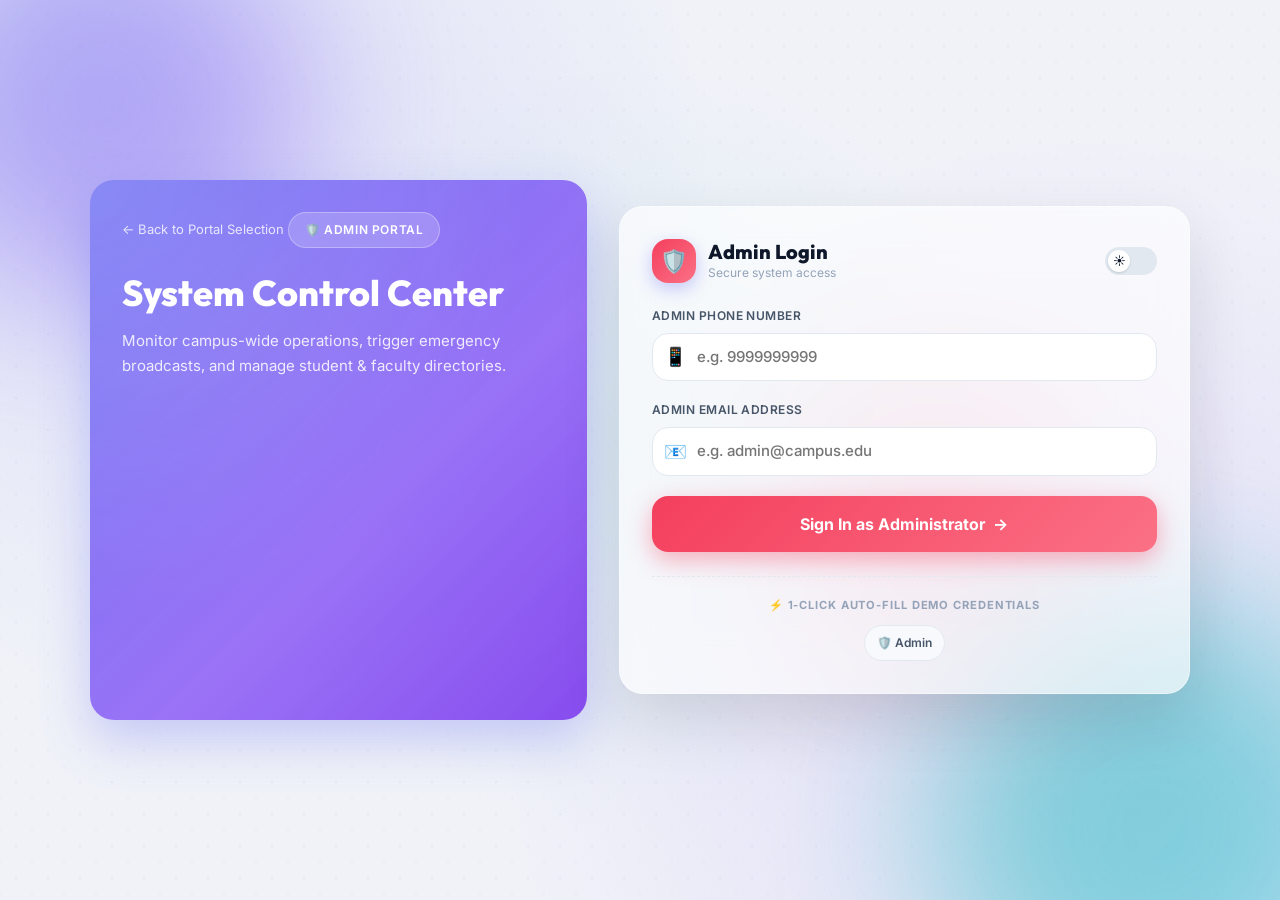
==== admin-login.html @ b272605c "new project begins" ====
<!DOCTYPE html>
<html lang="en">
<head>
  <meta charset="UTF-8">
  <meta name="viewport" content="width=device-width, initial-scale=1.0">
  <meta name="description" content="Campus Connect — Admin Login">
  <title>Admin Login — Campus Connect</title>
  <link rel="stylesheet" href="css/variables.css">
  <link rel="stylesheet" href="css/base.css">
  <link rel="stylesheet" href="css/components.css">
  <link rel="stylesheet" href="css/themes.css">
  <link rel="stylesheet" href="css/login.css">
</head>
<body>
  <div class="login-page">
    <div class="login-bg">
      <div class="login-mesh"></div>
      <div class="glowing-orb orb-1"></div>
      <div class="glowing-orb orb-2"></div>
      <div class="glowing-orb orb-3"></div>
    </div>

    <div class="login-wrapper">
      <!-- HERO SIDE -->
      <div class="login-hero">
        <div>
          <a href="portals.html" style="display:inline-block; margin-bottom:var(--sp-4); color:rgba(255,255,255,0.8); text-decoration:none; font-size:var(--fs-sm);">← Back to Portal Selection</a>
          <div class="hero-badge">🛡️ Admin Portal</div>
          <h1 class="hero-title">System Control Center</h1>
          <p class="hero-desc">Monitor campus-wide operations, trigger emergency broadcasts, and manage student & faculty directories.</p>
        </div>
      </div>

      <!-- FORM SIDE -->
      <div class="login-card">
        <div class="login-top-bar">
          <div class="brand-pill">
            <div class="brand-icon" style="background:var(--grad-danger)">🛡️</div>
            <div class="brand-text">
              <h2>Admin Login</h2>
              <p>Secure system access</p>
            </div>
          </div>
          <button class="theme-toggle" onclick="toggleTheme()" id="theme-toggle-btn" aria-label="Toggle dark mode">
            <span class="toggle-thumb">☀️</span>
          </button>
        </div>

        <div class="login-error" id="login-error"></div>

        <form class="login-form active" id="form-admin">
          <div class="input-group-modern">
            <label for="admin-phone">Admin Phone Number</label>
            <div class="input-field-wrap">
              <span class="field-icon">📱</span>
              <input type="tel" id="admin-phone" placeholder="e.g. 9999999999" autocomplete="off">
            </div>
          </div>

          <div class="input-group-modern">
            <label for="admin-email">Admin Email Address</label>
            <div class="input-field-wrap">
              <span class="field-icon">📧</span>
              <input type="email" id="admin-email" placeholder="e.g. admin@campus.edu" autocomplete="off">
            </div>
          </div>

          <button type="submit" class="btn-login-submit" id="admin-login-btn" style="background:var(--grad-danger); box-shadow: 0 8px 25px rgba(244, 63, 94, 0.4);">
            <span>Sign In as Administrator</span>
            <span>→</span>
          </button>
        </form>

        <div class="demo-section">
          <div class="demo-title">⚡ 1-Click Auto-Fill Demo Credentials</div>
          <div class="demo-chips">
            <button type="button" class="demo-chip" onclick="autoFillDemo('admin')"><span>🛡️ Admin</span></button>
          </div>
        </div>
      </div>
    </div>
  </div>

  <script src="js/utils.js"></script>
  <script src="js/data.js"></script>
  <script src="js/theme.js"></script>
  <script src="js/components.js"></script>
  <script src="js/auth.js"></script>
</body>
</html>
---- css/variables.css ----
/* ============================================
   DESIGN TOKENS — College Campus Website
   ============================================ */

:root {
  /* ── Primary Palette ── */
  --clr-primary-50:  #eef2ff;
  --clr-primary-100: #e0e7ff;
  --clr-primary-200: #c7d2fe;
  --clr-primary-300: #a5b4fc;
  --clr-primary-400: #818cf8;
  --clr-primary-500: #6366f1;
  --clr-primary-600: #4f46e5;
  --clr-primary-700: #4338ca;
  --clr-primary-800: #3730a3;
  --clr-primary-900: #312e81;

  /* ── Accent — Teal/Cyan ── */
  --clr-accent-400: #2dd4bf;
  --clr-accent-500: #14b8a6;
  --clr-accent-600: #0d9488;

  /* ── Warning — Amber ── */
  --clr-warning-400: #fbbf24;
  --clr-warning-500: #f59e0b;
  --clr-warning-600: #d97706;

  /* ── Danger — Rose ── */
  --clr-danger-400: #fb7185;
  --clr-danger-500: #f43f5e;
  --clr-danger-600: #e11d48;

  /* ── Success — Emerald ── */
  --clr-success-400: #34d399;
  --clr-success-500: #10b981;
  --clr-success-600: #059669;

  /* ── Neutrals ── */
  --clr-neutral-50:  #f8fafc;
  --clr-neutral-100: #f1f5f9;
  --clr-neutral-200: #e2e8f0;
  --clr-neutral-300: #cbd5e1;
  --clr-neutral-400: #94a3b8;
  --clr-neutral-500: #64748b;
  --clr-neutral-600: #475569;
  --clr-neutral-700: #334155;
  --clr-neutral-800: #1e293b;
  --clr-neutral-900: #0f172a;
  --clr-neutral-950: #020617;

  /* ── Semantic Colors (Light Theme) ── */
  --bg-body:        #f0f2f8;
  --bg-surface:     #ffffff;
  --bg-surface-alt: #f8f9fc;
  --bg-glass:       rgba(255, 255, 255, 0.65);
  --bg-glass-hover: rgba(255, 255, 255, 0.8);
  --bg-sidebar:     rgba(255, 255, 255, 0.85);
  --bg-input:       #ffffff;
  --bg-overlay:     rgba(15, 23, 42, 0.5);

  --text-primary:   #0f172a;
  --text-secondary: #475569;
  --text-tertiary:  #94a3b8;
  --text-inverse:   #ffffff;
  --text-link:      #4f46e5;

  --border-color:   #e2e8f0;
  --border-light:   rgba(226, 232, 240, 0.6);

  /* ── Gradients ── */
  --grad-primary:   linear-gradient(135deg, #6366f1 0%, #8b5cf6 50%, #a78bfa 100%);
  --grad-accent:    linear-gradient(135deg, #14b8a6 0%, #06b6d4 100%);
  --grad-danger:    linear-gradient(135deg, #f43f5e 0%, #fb7185 100%);
  --grad-warm:      linear-gradient(135deg, #f59e0b 0%, #f97316 100%);
  --grad-hero:      linear-gradient(135deg, #312e81 0%, #4f46e5 30%, #7c3aed 60%, #a78bfa 100%);
  --grad-sidebar:   linear-gradient(180deg, #4f46e5 0%, #6366f1 50%, #7c3aed 100%);

  /* ── Typography ── */
  --font-body:    'Inter', -apple-system, BlinkMacSystemFont, 'Segoe UI', sans-serif;
  --font-heading: 'Outfit', 'Inter', sans-serif;
  --font-mono:    'JetBrains Mono', 'Fira Code', monospace;

  --fs-xs:   0.75rem;    /* 12px */
  --fs-sm:   0.8125rem;  /* 13px */
  --fs-base: 0.9375rem;  /* 15px */
  --fs-md:   1rem;       /* 16px */
  --fs-lg:   1.125rem;   /* 18px */
  --fs-xl:   1.25rem;    /* 20px */
  --fs-2xl:  1.5rem;     /* 24px */
  --fs-3xl:  1.875rem;   /* 30px */
  --fs-4xl:  2.25rem;    /* 36px */

  --fw-normal:   400;
  --fw-medium:   500;
  --fw-semibold: 600;
  --fw-bold:     700;
  --fw-extrabold:800;

  --lh-tight:  1.25;
  --lh-normal: 1.5;
  --lh-relaxed:1.625;

  /* ── Spacing ── */
  --sp-1:  0.25rem;   /* 4px  */
  --sp-2:  0.5rem;    /* 8px  */
  --sp-3:  0.75rem;   /* 12px */
  --sp-4:  1rem;      /* 16px */
  --sp-5:  1.25rem;   /* 20px */
  --sp-6:  1.5rem;    /* 24px */
  --sp-8:  2rem;      /* 32px */
  --sp-10: 2.5rem;    /* 40px */
  --sp-12: 3rem;      /* 48px */
  --sp-16: 4rem;      /* 64px */
  --sp-20: 5rem;      /* 80px */

  /* ── Border Radius ── */
  --radius-sm:   0.375rem;   /* 6px  */
  --radius-md:   0.5rem;     /* 8px  */
  --radius-lg:   0.75rem;    /* 12px */
  --radius-xl:   1rem;       /* 16px */
  --radius-2xl:  1.5rem;     /* 24px */
  --radius-full: 9999px;

  /* ── Shadows ── */
  --shadow-xs:    0 1px 2px rgba(0,0,0,0.05);
  --shadow-sm:    0 1px 3px rgba(0,0,0,0.08), 0 1px 2px rgba(0,0,0,0.06);
  --shadow-md:    0 4px 6px -1px rgba(0,0,0,0.08), 0 2px 4px -1px rgba(0,0,0,0.06);
  --shadow-lg:    0 10px 15px -3px rgba(0,0,0,0.08), 0 4px 6px -2px rgba(0,0,0,0.04);
  --shadow-xl:    0 20px 25px -5px rgba(0,0,0,0.08), 0 10px 10px -5px rgba(0,0,0,0.04);
  --shadow-2xl:   0 25px 50px -12px rgba(0,0,0,0.2);
  --shadow-glow:  0 0 20px rgba(99,102,241,0.3);
  --shadow-glass: 0 8px 32px rgba(0,0,0,0.08);

  /* ── Transitions ── */
  --transition-fast:   150ms cubic-bezier(0.4, 0, 0.2, 1);
  --transition-base:   250ms cubic-bezier(0.4, 0, 0.2, 1);
  --transition-slow:   350ms cubic-bezier(0.4, 0, 0.2, 1);
  --transition-spring: 500ms cubic-bezier(0.34, 1.56, 0.64, 1);

  /* ── Z-Index Scale ── */
  --z-dropdown: 100;
  --z-sticky:   200;
  --z-overlay:  300;
  --z-modal:    400;
  --z-toast:    500;
  --z-tooltip:  600;

  /* ── Layout ── */
  --sidebar-width:     260px;
  --sidebar-collapsed: 72px;
  --header-height:     64px;
  --max-content-width: 1200px;
}
---- css/base.css ----
/* ============================================
   BASE STYLES — Reset, Typography, Globals
   ============================================ */

@import url('https://fonts.googleapis.com/css2?family=Inter:wght@300;400;500;600;700;800&family=Outfit:wght@400;500;600;700;800&family=JetBrains+Mono:wght@400;500&display=swap');

/* ── Reset ── */
*,
*::before,
*::after {
  margin: 0;
  padding: 0;
  box-sizing: border-box;
}

html {
  scroll-behavior: smooth;
  -webkit-text-size-adjust: 100%;
  font-size: 16px;
}

body {
  font-family: var(--font-body);
  font-size: var(--fs-base);
  font-weight: var(--fw-normal);
  line-height: var(--lh-normal);
  color: var(--text-primary);
  background-color: var(--bg-body);
  -webkit-font-smoothing: antialiased;
  -moz-osx-font-smoothing: grayscale;
  overflow-x: hidden;
  transition: background-color var(--transition-slow), color var(--transition-slow);
}

/* ── Typography ── */
h1, h2, h3, h4, h5, h6 {
  font-family: var(--font-heading);
  font-weight: var(--fw-bold);
  line-height: var(--lh-tight);
  color: var(--text-primary);
}

h1 { font-size: var(--fs-4xl); }
h2 { font-size: var(--fs-3xl); }
h3 { font-size: var(--fs-2xl); }
h4 { font-size: var(--fs-xl); }
h5 { font-size: var(--fs-lg); }
h6 { font-size: var(--fs-md); }

p {
  margin-bottom: var(--sp-4);
  color: var(--text-secondary);
}

a {
  color: var(--text-link);
  text-decoration: none;
  transition: color var(--transition-fast);
}

a:hover {
  color: var(--clr-primary-700);
}

strong { font-weight: var(--fw-semibold); }

small { font-size: var(--fs-sm); }

/* ── Lists ── */
ul, ol {
  list-style: none;
}

/* ── Images ── */
img, svg {
  display: block;
  max-width: 100%;
}

/* ── Forms ── */
input, textarea, select, button {
  font-family: inherit;
  font-size: inherit;
  line-height: inherit;
  color: inherit;
  outline: none;
}

button {
  cursor: pointer;
  border: none;
  background: none;
}

input::-webkit-outer-spin-button,
input::-webkit-inner-spin-button {
  -webkit-appearance: none;
  margin: 0;
}

input[type=number] {
  -moz-appearance: textfield;
}

/* ── Scrollbar ── */
::-webkit-scrollbar {
  width: 6px;
  height: 6px;
}

::-webkit-scrollbar-track {
  background: transparent;
}

::-webkit-scrollbar-thumb {
  background: var(--clr-neutral-300);
  border-radius: var(--radius-full);
}

::-webkit-scrollbar-thumb:hover {
  background: var(--clr-neutral-400);
}

/* ── Selection ── */
::selection {
  background: var(--clr-primary-200);
  color: var(--clr-primary-900);
}

/* ── Focus Ring ── */
:focus-visible {
  outline: 2px solid var(--clr-primary-500);
  outline-offset: 2px;
  border-radius: var(--radius-sm);
}

/* ── Utilities ── */
.sr-only {
  position: absolute;
  width: 1px;
  height: 1px;
  padding: 0;
  margin: -1px;
  overflow: hidden;
  clip: rect(0,0,0,0);
  white-space: nowrap;
  border: 0;
}

.text-center { text-align: center; }
.text-right { text-align: right; }
.text-gradient {
  background: var(--grad-primary);
  -webkit-background-clip: text;
  -webkit-text-fill-color: transparent;
  background-clip: text;
}

.flex { display: flex; }
.flex-col { flex-direction: column; }
.items-center { align-items: center; }
.justify-between { justify-content: space-between; }
.justify-center { justify-content: center; }
.gap-1 { gap: var(--sp-1); }
.gap-2 { gap: var(--sp-2); }
.gap-3 { gap: var(--sp-3); }
.gap-4 { gap: var(--sp-4); }
.gap-6 { gap: var(--sp-6); }
.gap-8 { gap: var(--sp-8); }

.w-full { width: 100%; }
.h-full { height: 100%; }

.relative { position: relative; }
.absolute { position: absolute; }

.hidden { display: none !important; }
.visible { display: block !important; }

.truncate {
  overflow: hidden;
  text-overflow: ellipsis;
  white-space: nowrap;
}

/* ── Animations ── */
@keyframes fadeIn {
  from { opacity: 0; }
  to { opacity: 1; }
}

@keyframes fadeInUp {
  from { opacity: 0; transform: translateY(20px); }
  to { opacity: 1; transform: translateY(0); }
}

@keyframes fadeInDown {
  from { opacity: 0; transform: translateY(-20px); }
  to { opacity: 1; transform: translateY(0); }
}

@keyframes slideInLeft {
  from { opacity: 0; transform: translateX(-30px); }
  to { opacity: 1; transform: translateX(0); }
}

@keyframes slideInRight {
  from { opacity: 0; transform: translateX(30px); }
  to { opacity: 1; transform: translateX(0); }
}

@keyframes scaleIn {
  from { opacity: 0; transform: scale(0.9); }
  to { opacity: 1; transform: scale(1); }
}

@keyframes pulse {
  0%, 100% { transform: scale(1); opacity: 1; }
  50% { transform: scale(1.05); opacity: 0.8; }
}

@keyframes pulseRing {
  0% { transform: scale(0.8); opacity: 1; }
  100% { transform: scale(2.5); opacity: 0; }
}

@keyframes spin {
  to { transform: rotate(360deg); }
}

@keyframes shimmer {
  0% { background-position: -200% 0; }
  100% { background-position: 200% 0; }
}

@keyframes float {
  0%, 100% { transform: translateY(0) rotate(0deg); }
  33% { transform: translateY(-10px) rotate(1deg); }
  66% { transform: translateY(5px) rotate(-1deg); }
}

.animate-fade-in { animation: fadeIn 0.5s ease-out; }
.animate-fade-in-up { animation: fadeInUp 0.5s ease-out; }
.animate-fade-in-down { animation: fadeInDown 0.5s ease-out; }
.animate-slide-in-left { animation: slideInLeft 0.5s ease-out; }
.animate-slide-in-right { animation: slideInRight 0.5s ease-out; }
.animate-scale-in { animation: scaleIn 0.3s ease-out; }
---- css/components.css ----
/* ============================================
   REUSABLE COMPONENTS
   ============================================ */

/* ── Cards ── */
.card {
  background: var(--bg-glass);
  backdrop-filter: blur(20px);
  -webkit-backdrop-filter: blur(20px);
  border: 1px solid var(--border-light);
  border-radius: var(--radius-xl);
  padding: var(--sp-6);
  box-shadow: var(--shadow-glass);
  transition: transform var(--transition-base), box-shadow var(--transition-base), background var(--transition-base);
}

.card:hover {
  transform: translateY(-2px);
  box-shadow: var(--shadow-lg);
}

.card-flat {
  background: var(--bg-surface);
  border: 1px solid var(--border-color);
  border-radius: var(--radius-xl);
  padding: var(--sp-6);
  box-shadow: var(--shadow-sm);
}

.card-gradient {
  background: var(--grad-primary);
  border: none;
  border-radius: var(--radius-xl);
  padding: var(--sp-6);
  color: white;
  box-shadow: var(--shadow-lg);
}

.card-gradient h1, .card-gradient h2, .card-gradient h3,
.card-gradient h4, .card-gradient h5, .card-gradient p,
.card-gradient span, .card-gradient label {
  color: white;
}

.card-gradient .text-dim {
  color: rgba(255,255,255,0.75);
}

.card-header {
  display: flex;
  align-items: center;
  justify-content: space-between;
  margin-bottom: var(--sp-4);
}

.card-header h3, .card-header h4 {
  margin: 0;
}

.card-icon {
  width: 44px;
  height: 44px;
  border-radius: var(--radius-lg);
  display: flex;
  align-items: center;
  justify-content: center;
  font-size: 1.25rem;
  flex-shrink: 0;
}

.card-icon.primary { background: var(--clr-primary-100); color: var(--clr-primary-600); }
.card-icon.accent { background: rgba(20,184,166,0.15); color: var(--clr-accent-600); }
.card-icon.warning { background: rgba(245,158,11,0.15); color: var(--clr-warning-600); }
.card-icon.danger { background: rgba(244,63,94,0.15); color: var(--clr-danger-600); }
.card-icon.success { background: rgba(16,185,129,0.15); color: var(--clr-success-600); }

/* ── Buttons ── */
.btn {
  display: inline-flex;
  align-items: center;
  justify-content: center;
  gap: var(--sp-2);
  padding: var(--sp-3) var(--sp-5);
  border-radius: var(--radius-lg);
  font-weight: var(--fw-semibold);
  font-size: var(--fs-sm);
  cursor: pointer;
  border: none;
  transition: all var(--transition-base);
  white-space: nowrap;
  position: relative;
  overflow: hidden;
  line-height: 1.4;
}

.btn::after {
  content: '';
  position: absolute;
  inset: 0;
  background: rgba(255,255,255,0.15);
  opacity: 0;
  transition: opacity var(--transition-fast);
}

.btn:hover::after {
  opacity: 1;
}

.btn:active {
  transform: scale(0.97);
}

.btn-primary {
  background: var(--grad-primary);
  color: white;
  box-shadow: 0 4px 14px rgba(99,102,241,0.35);
}

.btn-primary:hover {
  box-shadow: 0 6px 20px rgba(99,102,241,0.45);
  transform: translateY(-1px);
}

.btn-secondary {
  background: var(--bg-surface);
  color: var(--text-primary);
  border: 1px solid var(--border-color);
}

.btn-secondary:hover {
  background: var(--clr-neutral-100);
  border-color: var(--clr-neutral-300);
}

.btn-accent {
  background: var(--grad-accent);
  color: white;
  box-shadow: 0 4px 14px rgba(20,184,166,0.35);
}

.btn-danger {
  background: var(--grad-danger);
  color: white;
  box-shadow: 0 4px 14px rgba(244,63,94,0.35);
}

.btn-ghost {
  background: transparent;
  color: var(--text-secondary);
  padding: var(--sp-2) var(--sp-3);
}

.btn-ghost:hover {
  background: var(--clr-neutral-100);
  color: var(--text-primary);
}

.btn-sm {
  padding: var(--sp-2) var(--sp-3);
  font-size: var(--fs-xs);
  border-radius: var(--radius-md);
}

.btn-lg {
  padding: var(--sp-4) var(--sp-8);
  font-size: var(--fs-md);
  border-radius: var(--radius-xl);
}

.btn-icon {
  width: 40px;
  height: 40px;
  padding: 0;
  border-radius: var(--radius-lg);
}

/* ── Form Inputs ── */
.form-group {
  display: flex;
  flex-direction: column;
  gap: var(--sp-2);
  margin-bottom: var(--sp-5);
}

.form-label {
  font-size: var(--fs-sm);
  font-weight: var(--fw-medium);
  color: var(--text-secondary);
}

.form-input {
  width: 100%;
  padding: var(--sp-3) var(--sp-4);
  background: var(--bg-input);
  border: 1.5px solid var(--border-color);
  border-radius: var(--radius-lg);
  font-size: var(--fs-base);
  color: var(--text-primary);
  transition: all var(--transition-base);
}

.form-input:focus {
  border-color: var(--clr-primary-500);
  box-shadow: 0 0 0 3px rgba(99,102,241,0.15);
}

.form-input::placeholder {
  color: var(--text-tertiary);
}

.form-input-icon {
  position: relative;
}

.form-input-icon .form-input {
  padding-left: 2.75rem;
}

.form-input-icon .input-icon {
  position: absolute;
  left: var(--sp-3);
  top: 50%;
  transform: translateY(-50%);
  color: var(--text-tertiary);
  font-size: 1.1rem;
  pointer-events: none;
}

textarea.form-input {
  min-height: 100px;
  resize: vertical;
}

select.form-input {
  cursor: pointer;
  appearance: none;
  background-image: url("data:image/svg+xml,%3Csvg xmlns='http://www.w3.org/2000/svg' width='16' height='16' viewBox='0 0 24 24' fill='none' stroke='%2394a3b8' stroke-width='2' stroke-linecap='round' stroke-linejoin='round'%3E%3Cpolyline points='6 9 12 15 18 9'/%3E%3C/svg%3E");
  background-repeat: no-repeat;
  background-position: right 12px center;
  padding-right: 2.5rem;
}

/* ── Checkbox ── */
.checkbox-group {
  display: flex;
  align-items: center;
  gap: var(--sp-3);
  cursor: pointer;
}

.checkbox-group input[type="checkbox"] {
  width: 20px;
  height: 20px;
  accent-color: var(--clr-primary-600);
  cursor: pointer;
  border-radius: var(--radius-sm);
}

.checkbox-label {
  font-size: var(--fs-sm);
  color: var(--text-secondary);
  user-select: none;
}

/* ── Modal ── */
.modal-overlay {
  position: fixed;
  inset: 0;
  background: var(--bg-overlay);
  backdrop-filter: blur(4px);
  display: flex;
  align-items: center;
  justify-content: center;
  z-index: var(--z-modal);
  opacity: 0;
  visibility: hidden;
  transition: all var(--transition-base);
}

.modal-overlay.active {
  opacity: 1;
  visibility: visible;
}

.modal {
  background: var(--bg-surface);
  border-radius: var(--radius-2xl);
  padding: var(--sp-8);
  max-width: 480px;
  width: 90%;
  max-height: 85vh;
  overflow-y: auto;
  box-shadow: var(--shadow-2xl);
  transform: scale(0.9) translateY(20px);
  transition: transform var(--transition-spring);
}

.modal-overlay.active .modal {
  transform: scale(1) translateY(0);
}

.modal-header {
  display: flex;
  align-items: center;
  justify-content: space-between;
  margin-bottom: var(--sp-6);
}

.modal-header h3 {
  font-size: var(--fs-xl);
}

.modal-close {
  width: 36px;
  height: 36px;
  border-radius: var(--radius-full);
  display: flex;
  align-items: center;
  justify-content: center;
  cursor: pointer;
  border: none;
  background: var(--clr-neutral-100);
  color: var(--text-secondary);
  font-size: 1.25rem;
  transition: all var(--transition-fast);
}

.modal-close:hover {
  background: var(--clr-neutral-200);
  color: var(--text-primary);
}

.modal-footer {
  display: flex;
  justify-content: flex-end;
  gap: var(--sp-3);
  margin-top: var(--sp-6);
  padding-top: var(--sp-6);
  border-top: 1px solid var(--border-color);
}

/* ── Toast ── */
.toast-container {
  position: fixed;
  top: var(--sp-6);
  right: var(--sp-6);
  display: flex;
  flex-direction: column;
  gap: var(--sp-3);
  z-index: var(--z-toast);
  pointer-events: none;
}

.toast {
  display: flex;
  align-items: center;
  gap: var(--sp-3);
  padding: var(--sp-4) var(--sp-5);
  background: var(--bg-surface);
  border-radius: var(--radius-xl);
  box-shadow: var(--shadow-xl);
  border-left: 4px solid var(--clr-primary-500);
  min-width: 300px;
  max-width: 420px;
  pointer-events: all;
  animation: slideInRight 0.4s ease-out, fadeIn 0.4s ease-out;
}

.toast.success { border-left-color: var(--clr-success-500); }
.toast.warning { border-left-color: var(--clr-warning-500); }
.toast.error { border-left-color: var(--clr-danger-500); }
.toast.info { border-left-color: var(--clr-primary-500); }

.toast-icon {
  font-size: 1.25rem;
  flex-shrink: 0;
}

.toast-content {
  flex: 1;
}

.toast-title {
  font-weight: var(--fw-semibold);
  font-size: var(--fs-sm);
  color: var(--text-primary);
}

.toast-message {
  font-size: var(--fs-xs);
  color: var(--text-secondary);
  margin: 0;
}

.toast-close {
  cursor: pointer;
  background: none;
  border: none;
  color: var(--text-tertiary);
  font-size: 1rem;
  padding: var(--sp-1);
  flex-shrink: 0;
}

/* ── Badge ── */
.badge {
  display: inline-flex;
  align-items: center;
  gap: var(--sp-1);
  padding: 2px var(--sp-3);
  border-radius: var(--radius-full);
  font-size: var(--fs-xs);
  font-weight: var(--fw-semibold);
  white-space: nowrap;
}

.badge-primary { background: var(--clr-primary-100); color: var(--clr-primary-700); }
.badge-accent { background: rgba(20,184,166,0.15); color: var(--clr-accent-600); }
.badge-warning { background: rgba(245,158,11,0.15); color: var(--clr-warning-600); }
.badge-danger { background: rgba(244,63,94,0.15); color: var(--clr-danger-600); }
.badge-success { background: rgba(16,185,129,0.15); color: var(--clr-success-600); }
.badge-neutral { background: var(--clr-neutral-100); color: var(--clr-neutral-600); }

/* ── Tag ── */
.tag {
  display: inline-flex;
  align-items: center;
  gap: var(--sp-1);
  padding: var(--sp-1) var(--sp-3);
  border-radius: var(--radius-full);
  font-size: var(--fs-xs);
  font-weight: var(--fw-medium);
  background: var(--clr-neutral-100);
  color: var(--clr-neutral-600);
  cursor: pointer;
  transition: all var(--transition-fast);
  border: 1.5px solid transparent;
}

.tag:hover, .tag.active {
  background: var(--clr-primary-100);
  color: var(--clr-primary-700);
  border-color: var(--clr-primary-300);
}

/* ── Avatar ── */
.avatar {
  width: 40px;
  height: 40px;
  border-radius: var(--radius-full);
  overflow: hidden;
  display: flex;
  align-items: center;
  justify-content: center;
  font-weight: var(--fw-bold);
  font-size: var(--fs-sm);
  color: white;
  background: var(--grad-primary);
  flex-shrink: 0;
  position: relative;
}

.avatar img {
  width: 100%;
  height: 100%;
  object-fit: cover;
}

.avatar-sm { width: 32px; height: 32px; font-size: var(--fs-xs); }
.avatar-lg { width: 56px; height: 56px; font-size: var(--fs-lg); }
.avatar-xl { width: 80px; height: 80px; font-size: var(--fs-2xl); }

.avatar-status {
  position: absolute;
  bottom: 1px;
  right: 1px;
  width: 10px;
  height: 10px;
  border-radius: 50%;
  border: 2px solid var(--bg-surface);
  background: var(--clr-success-500);
}

/* ── Search Bar ── */
.search-bar {
  position: relative;
  max-width: 400px;
}

.search-bar input {
  width: 100%;
  padding: var(--sp-3) var(--sp-4) var(--sp-3) 2.75rem;
  background: var(--bg-surface);
  border: 1.5px solid var(--border-color);
  border-radius: var(--radius-full);
  font-size: var(--fs-sm);
  color: var(--text-primary);
  transition: all var(--transition-base);
}

.search-bar input:focus {
  border-color: var(--clr-primary-400);
  box-shadow: 0 0 0 3px rgba(99,102,241,0.12);
  background: var(--bg-input);
}

.search-bar .search-icon {
  position: absolute;
  left: var(--sp-4);
  top: 50%;
  transform: translateY(-50%);
  color: var(--text-tertiary);
  font-size: 1rem;
  pointer-events: none;
}

/* ── Tabs ── */
.tab-nav {
  display: flex;
  gap: var(--sp-1);
  background: var(--clr-neutral-100);
  padding: var(--sp-1);
  border-radius: var(--radius-xl);
  overflow-x: auto;
}

.tab-btn {
  padding: var(--sp-2) var(--sp-5);
  border-radius: var(--radius-lg);
  font-size: var(--fs-sm);
  font-weight: var(--fw-medium);
  color: var(--text-secondary);
  background: transparent;
  border: none;
  cursor: pointer;
  transition: all var(--transition-base);
  white-space: nowrap;
}

.tab-btn:hover {
  color: var(--text-primary);
}

.tab-btn.active {
  background: var(--bg-surface);
  color: var(--clr-primary-600);
  font-weight: var(--fw-semibold);
  box-shadow: var(--shadow-sm);
}

/* ── Progress Ring ── */
.progress-ring {
  position: relative;
  width: 80px;
  height: 80px;
}

.progress-ring svg {
  width: 100%;
  height: 100%;
  transform: rotate(-90deg);
}

.progress-ring .ring-bg {
  fill: none;
  stroke: var(--clr-neutral-200);
  stroke-width: 6;
}

.progress-ring .ring-fill {
  fill: none;
  stroke: url(#ringGradient);
  stroke-width: 6;
  stroke-linecap: round;
  transition: stroke-dashoffset 1s ease-out;
}

.progress-ring .ring-text {
  position: absolute;
  inset: 0;
  display: flex;
  align-items: center;
  justify-content: center;
  font-weight: var(--fw-bold);
  font-size: var(--fs-lg);
  color: var(--text-primary);
}

/* ── Schedule Card ── */
.schedule-card {
  display: flex;
  align-items: stretch;
  gap: var(--sp-4);
  padding: var(--sp-4);
  border-radius: var(--radius-lg);
  background: var(--bg-surface);
  border: 1px solid var(--border-color);
  transition: all var(--transition-base);
}

.schedule-card:hover {
  border-color: var(--clr-primary-300);
  box-shadow: var(--shadow-md);
}

.schedule-time-bar {
  width: 4px;
  border-radius: var(--radius-full);
  background: var(--grad-primary);
  flex-shrink: 0;
}

.schedule-time-bar.accent { background: var(--grad-accent); }
.schedule-time-bar.warning { background: var(--grad-warm); }
.schedule-time-bar.danger { background: var(--grad-danger); }

.schedule-info {
  flex: 1;
}

.schedule-subject {
  font-weight: var(--fw-semibold);
  color: var(--text-primary);
  margin-bottom: 2px;
}

.schedule-details {
  font-size: var(--fs-xs);
  color: var(--text-tertiary);
}

.schedule-time {
  font-size: var(--fs-sm);
  font-weight: var(--fw-medium);
  color: var(--text-secondary);
  white-space: nowrap;
}

/* ── Chat Bubble ── */
.chat-container {
  display: flex;
  flex-direction: column;
  gap: var(--sp-3);
  padding: var(--sp-4);
  max-height: 400px;
  overflow-y: auto;
}

.chat-bubble {
  max-width: 75%;
  padding: var(--sp-3) var(--sp-4);
  border-radius: var(--radius-xl);
  font-size: var(--fs-sm);
  line-height: var(--lh-normal);
  animation: fadeInUp 0.3s ease-out;
}

.chat-bubble.sent {
  align-self: flex-end;
  background: var(--grad-primary);
  color: white;
  border-bottom-right-radius: var(--radius-sm);
}

.chat-bubble.received {
  align-self: flex-start;
  background: var(--clr-neutral-100);
  color: var(--text-primary);
  border-bottom-left-radius: var(--radius-sm);
}

.chat-bubble .chat-sender {
  font-size: var(--fs-xs);
  font-weight: var(--fw-semibold);
  margin-bottom: 2px;
  opacity: 0.85;
}

.chat-bubble .chat-time {
  font-size: 0.65rem;
  opacity: 0.6;
  margin-top: var(--sp-1);
  text-align: right;
}

.chat-input-bar {
  display: flex;
  gap: var(--sp-2);
  padding: var(--sp-3);
  border-top: 1px solid var(--border-color);
}

.chat-input-bar input {
  flex: 1;
  padding: var(--sp-3) var(--sp-4);
  border: 1.5px solid var(--border-color);
  border-radius: var(--radius-full);
  font-size: var(--fs-sm);
  background: var(--bg-input);
  color: var(--text-primary);
}

.chat-input-bar input:focus {
  border-color: var(--clr-primary-400);
  outline: none;
}

/* ── SOS Button ── */
.sos-btn {
  position: relative;
  width: 120px;
  height: 120px;
  border-radius: 50%;
  background: var(--grad-danger);
  color: white;
  font-size: var(--fs-xl);
  font-weight: var(--fw-extrabold);
  border: none;
  cursor: pointer;
  display: flex;
  align-items: center;
  justify-content: center;
  box-shadow: 0 8px 30px rgba(244,63,94,0.4);
  transition: transform var(--transition-base);
  z-index: 1;
}

.sos-btn:hover {
  transform: scale(1.08);
}

.sos-btn::before,
.sos-btn::after {
  content: '';
  position: absolute;
  inset: -8px;
  border-radius: 50%;
  border: 3px solid var(--clr-danger-400);
  animation: pulseRing 2s ease-out infinite;
}

.sos-btn::after {
  animation-delay: 1s;
}

/* ── Stat Card ── */
.stat-card {
  display: flex;
  align-items: center;
  gap: var(--sp-4);
}

.stat-value {
  font-family: var(--font-heading);
  font-size: var(--fs-3xl);
  font-weight: var(--fw-extrabold);
  color: var(--text-primary);
  line-height: 1;
}

.stat-label {
  font-size: var(--fs-sm);
  color: var(--text-tertiary);
  margin-top: 2px;
}

/* ── Table ── */
.data-table {
  width: 100%;
  border-collapse: collapse;
}

.data-table th {
  text-align: left;
  padding: var(--sp-3) var(--sp-4);
  font-size: var(--fs-xs);
  font-weight: var(--fw-semibold);
  color: var(--text-tertiary);
  text-transform: uppercase;
  letter-spacing: 0.05em;
  border-bottom: 1px solid var(--border-color);
}

.data-table td {
  padding: var(--sp-3) var(--sp-4);
  font-size: var(--fs-sm);
  color: var(--text-secondary);
  border-bottom: 1px solid var(--border-light);
}

.data-table tr:hover td {
  background: var(--bg-surface-alt);
}

/* ── Empty State ── */
.empty-state {
  display: flex;
  flex-direction: column;
  align-items: center;
  justify-content: center;
  padding: var(--sp-12) var(--sp-6);
  text-align: center;
}

.empty-state-icon {
  font-size: 3rem;
  margin-bottom: var(--sp-4);
  opacity: 0.4;
}

.empty-state h4 {
  color: var(--text-secondary);
  margin-bottom: var(--sp-2);
}

.empty-state p {
  color: var(--text-tertiary);
  font-size: var(--fs-sm);
  max-width: 300px;
}

/* ── Star Rating ── */
.star-rating {
  display: flex;
  gap: var(--sp-1);
}

.star-rating .star {
  font-size: 1.5rem;
  cursor: pointer;
  color: var(--clr-neutral-300);
  transition: color var(--transition-fast), transform var(--transition-fast);
}

.star-rating .star:hover,
.star-rating .star.active {
  color: var(--clr-warning-500);
  transform: scale(1.15);
}

/* ── Skeleton Loading ── */
.skeleton {
  background: linear-gradient(90deg, var(--clr-neutral-100) 25%, var(--clr-neutral-200) 50%, var(--clr-neutral-100) 75%);
  background-size: 200% 100%;
  animation: shimmer 1.5s infinite;
  border-radius: var(--radius-md);
}

.skeleton-text {
  height: 14px;
  margin-bottom: var(--sp-2);
  width: 80%;
}

.skeleton-title {
  height: 22px;
  margin-bottom: var(--sp-3);
  width: 50%;
}

.skeleton-circle {
  border-radius: 50%;
}

/* ── Divider ── */
.divider {
  height: 1px;
  background: var(--border-color);
  margin: var(--sp-6) 0;
}

/* ── Dropdown ── */
.dropdown {
  position: relative;
  display: inline-block;
}

.dropdown-menu {
  position: absolute;
  top: calc(100% + 4px);
  right: 0;
  background: var(--bg-surface);
  border: 1px solid var(--border-color);
  border-radius: var(--radius-xl);
  padding: var(--sp-2);
  min-width: 180px;
  box-shadow: var(--shadow-xl);
  z-index: var(--z-dropdown);
  opacity: 0;
  visibility: hidden;
  transform: translateY(-8px);
  transition: all var(--transition-base);
}

.dropdown-menu.active {
  opacity: 1;
  visibility: visible;
  transform: translateY(0);
}

.dropdown-item {
  display: flex;
  align-items: center;
  gap: var(--sp-3);
  padding: var(--sp-2) var(--sp-3);
  border-radius: var(--radius-md);
  font-size: var(--fs-sm);
  color: var(--text-secondary);
  cursor: pointer;
  transition: all var(--transition-fast);
  border: none;
  background: none;
  width: 100%;
  text-align: left;
}

.dropdown-item:hover {
  background: var(--clr-neutral-100);
  color: var(--text-primary);
}

/* ── Event Calendar ── */
.calendar-grid {
  display: grid;
  grid-template-columns: repeat(7, 1fr);
  gap: 2px;
}

.calendar-day-header {
  text-align: center;
  font-size: var(--fs-xs);
  font-weight: var(--fw-semibold);
  color: var(--text-tertiary);
  padding: var(--sp-2);
}

.calendar-day {
  aspect-ratio: 1;
  display: flex;
  align-items: center;
  justify-content: center;
  font-size: var(--fs-sm);
  color: var(--text-secondary);
  border-radius: var(--radius-md);
  cursor: pointer;
  transition: all var(--transition-fast);
  position: relative;
}

.calendar-day:hover {
  background: var(--clr-primary-100);
  color: var(--clr-primary-700);
}

.calendar-day.today {
  background: var(--clr-primary-600);
  color: white;
  font-weight: var(--fw-bold);
}

.calendar-day.has-event::after {
  content: '';
  position: absolute;
  bottom: 4px;
  width: 4px;
  height: 4px;
  border-radius: 50%;
  background: var(--clr-primary-500);
}

.calendar-day.today.has-event::after {
  background: white;
}

.calendar-day.other-month {
  color: var(--text-tertiary);
  opacity: 0.4;
}

/* ── Notification Dot ── */
.notif-dot {
  position: absolute;
  top: -2px;
  right: -2px;
  width: 8px;
  height: 8px;
  border-radius: 50%;
  background: var(--clr-danger-500);
  border: 2px solid var(--bg-surface);
}

/* ── Quick Action Grid ── */
.quick-actions {
  display: grid;
  grid-template-columns: repeat(auto-fill, minmax(140px, 1fr));
  gap: var(--sp-4);
}

.quick-action-item {
  display: flex;
  flex-direction: column;
  align-items: center;
  gap: var(--sp-3);
  padding: var(--sp-5) var(--sp-4);
  border-radius: var(--radius-xl);
  background: var(--bg-surface);
  border: 1px solid var(--border-color);
  cursor: pointer;
  transition: all var(--transition-base);
  text-align: center;
}

.quick-action-item:hover {
  border-color: var(--clr-primary-300);
  box-shadow: var(--shadow-md);
  transform: translateY(-3px);
}

.quick-action-item .qa-icon {
  font-size: 1.5rem;
  width: 48px;
  height: 48px;
  display: flex;
  align-items: center;
  justify-content: center;
  border-radius: var(--radius-lg);
  background: var(--clr-primary-100);
}

.quick-action-item .qa-label {
  font-size: var(--fs-xs);
  font-weight: var(--fw-medium);
  color: var(--text-secondary);
}

/* ── Grid Layouts ── */
.grid-2 {
  display: grid;
  grid-template-columns: repeat(2, 1fr);
  gap: var(--sp-6);
}

.grid-3 {
  display: grid;
  grid-template-columns: repeat(3, 1fr);
  gap: var(--sp-6);
}

.grid-4 {
  display: grid;
  grid-template-columns: repeat(4, 1fr);
  gap: var(--sp-6);
}

@media (max-width: 1024px) {
  .grid-4 { grid-template-columns: repeat(2, 1fr); }
  .grid-3 { grid-template-columns: repeat(2, 1fr); }
}

@media (max-width: 640px) {
  .grid-4, .grid-3, .grid-2 { grid-template-columns: 1fr; }
  .quick-actions { grid-template-columns: repeat(2, 1fr); }
}
---- css/themes.css ----
/* ============================================
   DARK MODE THEME
   ============================================ */

[data-theme="dark"] {
  --bg-body:        #0c0f1a;
  --bg-surface:     #151929;
  --bg-surface-alt: #1a1f35;
  --bg-glass:       rgba(21, 25, 41, 0.75);
  --bg-glass-hover: rgba(21, 25, 41, 0.9);
  --bg-sidebar:     rgba(21, 25, 41, 0.92);
  --bg-input:       #1a1f35;
  --bg-overlay:     rgba(0, 0, 0, 0.6);

  --text-primary:   #f1f5f9;
  --text-secondary: #94a3b8;
  --text-tertiary:  #64748b;
  --text-inverse:   #0f172a;
  --text-link:      #818cf8;

  --border-color:   #2a2f45;
  --border-light:   rgba(42, 47, 69, 0.6);

  --shadow-xs:    0 1px 2px rgba(0,0,0,0.2);
  --shadow-sm:    0 1px 3px rgba(0,0,0,0.3), 0 1px 2px rgba(0,0,0,0.2);
  --shadow-md:    0 4px 6px -1px rgba(0,0,0,0.3), 0 2px 4px -1px rgba(0,0,0,0.2);
  --shadow-lg:    0 10px 15px -3px rgba(0,0,0,0.3), 0 4px 6px -2px rgba(0,0,0,0.2);
  --shadow-xl:    0 20px 25px -5px rgba(0,0,0,0.3), 0 10px 10px -5px rgba(0,0,0,0.2);
  --shadow-2xl:   0 25px 50px -12px rgba(0,0,0,0.5);
  --shadow-glow:  0 0 20px rgba(129,140,248,0.2);
  --shadow-glass: 0 8px 32px rgba(0,0,0,0.2);

  --grad-sidebar: linear-gradient(180deg, #1e1b4b 0%, #312e81 50%, #3b0764 100%);
}

/* Dark mode specific component overrides */
[data-theme="dark"] .btn-secondary {
  background: var(--bg-surface-alt);
  border-color: var(--border-color);
  color: var(--text-primary);
}

[data-theme="dark"] .btn-secondary:hover {
  background: #222842;
  border-color: #3a4060;
}

[data-theme="dark"] .btn-ghost:hover {
  background: var(--bg-surface-alt);
}

[data-theme="dark"] .tab-nav {
  background: var(--bg-surface-alt);
}

[data-theme="dark"] .tab-btn.active {
  background: var(--bg-surface);
}

[data-theme="dark"] .search-bar input {
  background: var(--bg-surface-alt);
  border-color: var(--border-color);
}

[data-theme="dark"] .search-bar input:focus {
  border-color: var(--clr-primary-500);
  background: var(--bg-surface);
}

[data-theme="dark"] .schedule-card {
  background: var(--bg-surface-alt);
  border-color: var(--border-color);
}

[data-theme="dark"] .chat-bubble.received {
  background: var(--bg-surface-alt);
  color: var(--text-primary);
}

[data-theme="dark"] .quick-action-item {
  background: var(--bg-surface-alt);
  border-color: var(--border-color);
}

[data-theme="dark"] .quick-action-item .qa-icon {
  background: rgba(99,102,241,0.2);
}

[data-theme="dark"] .card-icon.primary { background: rgba(99,102,241,0.2); }
[data-theme="dark"] .card-icon.accent { background: rgba(20,184,166,0.2); }
[data-theme="dark"] .card-icon.warning { background: rgba(245,158,11,0.2); }
[data-theme="dark"] .card-icon.danger { background: rgba(244,63,94,0.2); }
[data-theme="dark"] .card-icon.success { background: rgba(16,185,129,0.2); }

[data-theme="dark"] .badge-primary { background: rgba(99,102,241,0.2); color: var(--clr-primary-300); }
[data-theme="dark"] .badge-accent { background: rgba(20,184,166,0.2); color: var(--clr-accent-400); }
[data-theme="dark"] .badge-warning { background: rgba(245,158,11,0.2); color: var(--clr-warning-400); }
[data-theme="dark"] .badge-danger { background: rgba(244,63,94,0.2); color: var(--clr-danger-400); }
[data-theme="dark"] .badge-success { background: rgba(16,185,129,0.2); color: var(--clr-success-400); }
[data-theme="dark"] .badge-neutral { background: rgba(100,116,139,0.2); color: var(--clr-neutral-400); }

[data-theme="dark"] .tag {
  background: var(--bg-surface-alt);
  color: var(--text-secondary);
}

[data-theme="dark"] .tag:hover, [data-theme="dark"] .tag.active {
  background: rgba(99,102,241,0.2);
  color: var(--clr-primary-300);
  border-color: var(--clr-primary-600);
}

[data-theme="dark"] .modal-close {
  background: var(--bg-surface-alt);
  color: var(--text-secondary);
}

[data-theme="dark"] .modal-close:hover {
  background: #2a2f45;
}

[data-theme="dark"] .toast {
  background: var(--bg-surface);
  border: 1px solid var(--border-color);
}

[data-theme="dark"] .calendar-day:hover {
  background: rgba(99,102,241,0.2);
  color: var(--clr-primary-300);
}

[data-theme="dark"] .star-rating .star {
  color: var(--clr-neutral-600);
}

[data-theme="dark"] .skeleton {
  background: linear-gradient(90deg, #1a1f35 25%, #222842 50%, #1a1f35 75%);
  background-size: 200% 100%;
}

[data-theme="dark"] .data-table tr:hover td {
  background: var(--bg-surface-alt);
}

[data-theme="dark"] .dropdown-item:hover {
  background: var(--bg-surface-alt);
}

[data-theme="dark"] ::-webkit-scrollbar-thumb {
  background: var(--clr-neutral-600);
}

[data-theme="dark"] ::-webkit-scrollbar-thumb:hover {
  background: var(--clr-neutral-500);
}

[data-theme="dark"] ::selection {
  background: rgba(99,102,241,0.3);
  color: var(--clr-primary-200);
}

/* ── Theme Toggle Switch ── */
.theme-toggle {
  position: relative;
  width: 52px;
  height: 28px;
  background: var(--clr-neutral-200);
  border-radius: var(--radius-full);
  cursor: pointer;
  border: none;
  padding: 3px;
  transition: background var(--transition-base);
  display: flex;
  align-items: center;
}

.theme-toggle .toggle-thumb {
  width: 22px;
  height: 22px;
  border-radius: 50%;
  background: white;
  box-shadow: var(--shadow-sm);
  transition: transform var(--transition-spring);
  display: flex;
  align-items: center;
  justify-content: center;
  font-size: 0.75rem;
}

[data-theme="dark"] .theme-toggle {
  background: var(--clr-primary-700);
}

[data-theme="dark"] .theme-toggle .toggle-thumb {
  transform: translateX(24px);
}
---- css/login.css ----
/* ============================================
   PREMIUM LOGIN PAGE STYLES — Next-Gen UI
   ============================================ */

.login-page {
  min-height: 100vh;
  width: 100vw;
  display: flex;
  align-items: center;
  justify-content: center;
  position: relative;
  overflow-x: hidden;
  background: var(--bg-body);
  padding: var(--sp-6);
}

/* ── Dynamic Mesh Gradient Background ── */
.login-bg {
  position: fixed;
  inset: 0;
  z-index: 0;
  overflow: hidden;
  background: radial-gradient(circle at 15% 20%, rgba(99, 102, 241, 0.15) 0%, transparent 40%),
              radial-gradient(circle at 85% 80%, rgba(139, 92, 246, 0.15) 0%, transparent 45%),
              radial-gradient(circle at 50% 50%, rgba(20, 184, 166, 0.08) 0%, transparent 50%),
              var(--bg-body);
}

.login-mesh {
  position: absolute;
  inset: -50%;
  background-image: 
    radial-gradient(rgba(99, 102, 241, 0.12) 1px, transparent 1px),
    radial-gradient(rgba(139, 92, 246, 0.08) 1px, transparent 1px);
  background-size: 32px 32px;
  background-position: 0 0, 16px 16px;
  opacity: 0.6;
  animation: meshMove 40s linear infinite;
}

@keyframes meshMove {
  0% { transform: rotate(0deg) scale(1); }
  50% { transform: rotate(180deg) scale(1.1); }
  100% { transform: rotate(360deg) scale(1); }
}

.glowing-orb {
  position: absolute;
  border-radius: 50%;
  filter: blur(80px);
  opacity: 0.45;
  pointer-events: none;
  animation: floatOrb 14s ease-in-out infinite alternate;
}

.orb-1 {
  width: 400px;
  height: 400px;
  background: linear-gradient(135deg, #6366f1, #8b5cf6);
  top: -100px;
  left: -100px;
}

.orb-2 {
  width: 450px;
  height: 450px;
  background: linear-gradient(135deg, #14b8a6, #06b6d4);
  bottom: -150px;
  right: -100px;
  animation-delay: -5s;
}

.orb-3 {
  width: 300px;
  height: 300px;
  background: linear-gradient(135deg, #f43f5e, #fb7185);
  top: 40%;
  right: 15%;
  animation-delay: -8s;
  opacity: 0.25;
}

@keyframes floatOrb {
  0% { transform: translateY(0) scale(1); }
  100% { transform: translateY(-40px) scale(1.1); }
}

/* ── Split Wrapper ── */
.login-wrapper {
  position: relative;
  z-index: 1;
  width: 100%;
  max-width: 1100px;
  display: grid;
  grid-template-columns: 1fr 1.15fr;
  gap: var(--sp-8);
  align-items: center;
  animation: scaleIn 0.6s cubic-bezier(0.16, 1, 0.3, 1);
}

/* ── Hero Side (Left) ── */
.login-hero {
  display: flex;
  flex-direction: column;
  justify-content: space-between;
  padding: var(--sp-8);
  height: 100%;
  min-height: 540px;
  border-radius: var(--radius-2xl);
  background: linear-gradient(135deg, rgba(99, 102, 241, 0.9) 0%, rgba(139, 92, 246, 0.85) 60%, rgba(124, 58, 237, 0.9) 100%);
  color: white;
  position: relative;
  overflow: hidden;
  box-shadow: 0 20px 50px rgba(99, 102, 241, 0.3);
}

.login-hero::before {
  content: '';
  position: absolute;
  inset: 0;
  background: radial-gradient(circle at 0% 0%, rgba(255,255,255,0.2) 0%, transparent 60%);
  pointer-events: none;
}

.hero-badge {
  display: inline-flex;
  align-items: center;
  gap: var(--sp-2);
  padding: var(--sp-2) var(--sp-4);
  border-radius: var(--radius-full);
  background: rgba(255, 255, 255, 0.18);
  backdrop-filter: blur(10px);
  border: 1px solid rgba(255, 255, 255, 0.3);
  font-size: var(--fs-xs);
  font-weight: var(--fw-semibold);
  width: fit-content;
  margin-bottom: var(--sp-6);
  letter-spacing: 0.05em;
  text-transform: uppercase;
}

.hero-title {
  font-size: var(--fs-4xl);
  font-weight: var(--fw-extrabold);
  line-height: 1.15;
  color: white;
  margin-bottom: var(--sp-4);
}

.hero-desc {
  font-size: var(--fs-base);
  color: rgba(255, 255, 255, 0.85);
  line-height: var(--lh-relaxed);
  margin-bottom: var(--sp-8);
}

.hero-features {
  display: grid;
  grid-template-columns: repeat(2, 1fr);
  gap: var(--sp-4);
  margin-top: auto;
}

.hero-feature-card {
  background: rgba(255, 255, 255, 0.12);
  backdrop-filter: blur(12px);
  border: 1px solid rgba(255, 255, 255, 0.2);
  border-radius: var(--radius-xl);
  padding: var(--sp-4);
  display: flex;
  align-items: center;
  gap: var(--sp-3);
  transition: transform var(--transition-base), background var(--transition-base);
}

.hero-feature-card:hover {
  transform: translateY(-3px);
  background: rgba(255, 255, 255, 0.2);
}

.hero-feature-icon {
  font-size: 1.5rem;
  width: 42px;
  height: 42px;
  border-radius: var(--radius-lg);
  background: rgba(255, 255, 255, 0.2);
  display: flex;
  align-items: center;
  justify-content: center;
  flex-shrink: 0;
}

.hero-feature-text h5 {
  font-size: var(--fs-sm);
  color: white;
  margin-bottom: 2px;
  font-weight: var(--fw-semibold);
}

.hero-feature-text p {
  font-size: 0.72rem;
  color: rgba(255, 255, 255, 0.75);
  margin: 0;
}

/* ── Form Side (Right) ── */
.login-card {
  background: var(--bg-glass);
  backdrop-filter: blur(30px);
  -webkit-backdrop-filter: blur(30px);
  border: 1.5px solid rgba(255, 255, 255, 0.4);
  border-radius: var(--radius-2xl);
  padding: var(--sp-8);
  box-shadow: 0 25px 60px rgba(15, 23, 42, 0.12);
  transition: background var(--transition-slow), border-color var(--transition-slow);
}

.login-top-bar {
  display: flex;
  align-items: center;
  justify-content: space-between;
  margin-bottom: var(--sp-6);
}

.brand-pill {
  display: flex;
  align-items: center;
  gap: var(--sp-3);
}

.brand-icon {
  width: 44px;
  height: 44px;
  border-radius: var(--radius-xl);
  background: var(--grad-primary);
  display: flex;
  align-items: center;
  justify-content: center;
  font-size: 1.4rem;
  color: white;
  box-shadow: 0 6px 18px rgba(99, 102, 241, 0.35);
}

.brand-text h2 {
  font-size: var(--fs-xl);
  font-weight: var(--fw-extrabold);
  margin: 0;
  line-height: 1.2;
}

.brand-text p {
  font-size: var(--fs-xs);
  color: var(--text-tertiary);
  margin: 0;
}

/* ── Role Selector Segment ── */
.role-selector {
  display: grid;
  grid-template-columns: repeat(3, 1fr);
  gap: var(--sp-2);
  background: var(--clr-neutral-100);
  padding: 5px;
  border-radius: var(--radius-xl);
  margin-bottom: var(--sp-6);
  border: 1px solid var(--border-color);
}

.role-btn {
  display: flex;
  flex-direction: column;
  align-items: center;
  justify-content: center;
  gap: 2px;
  padding: var(--sp-3) var(--sp-2);
  border-radius: var(--radius-lg);
  font-size: var(--fs-xs);
  font-weight: var(--fw-semibold);
  color: var(--text-secondary);
  background: transparent;
  border: none;
  cursor: pointer;
  transition: all var(--transition-base);
}

.role-btn .role-icon {
  font-size: 1.2rem;
}

.role-btn:hover {
  color: var(--text-primary);
}

.role-btn.active {
  background: var(--bg-surface);
  color: var(--clr-primary-600);
  box-shadow: var(--shadow-md);
}

/* ── Floating Label Inputs ── */
.input-group-modern {
  position: relative;
  margin-bottom: var(--sp-5);
}

.input-group-modern label {
  display: block;
  font-size: var(--fs-xs);
  font-weight: var(--fw-semibold);
  color: var(--text-secondary);
  margin-bottom: var(--sp-2);
  text-transform: uppercase;
  letter-spacing: 0.04em;
}

.input-field-wrap {
  position: relative;
  display: flex;
  align-items: center;
}

.input-field-wrap input {
  width: 100%;
  padding: var(--sp-3) var(--sp-4) var(--sp-3) 2.75rem;
  background: var(--bg-surface);
  border: 1.5px solid var(--border-color);
  border-radius: var(--radius-xl);
  font-size: var(--fs-base);
  color: var(--text-primary);
  transition: all var(--transition-base);
  font-weight: var(--fw-medium);
}

.input-field-wrap input:focus {
  border-color: var(--clr-primary-500);
  box-shadow: 0 0 0 4px rgba(99, 102, 241, 0.15);
  background: var(--bg-input);
}

.input-field-wrap .field-icon {
  position: absolute;
  left: var(--sp-3);
  font-size: 1.15rem;
  color: var(--text-tertiary);
  pointer-events: none;
}

.input-field-wrap .field-toggle-pwd {
  position: absolute;
  right: var(--sp-3);
  cursor: pointer;
  color: var(--text-tertiary);
  font-size: 1rem;
  background: none;
  border: none;
  padding: var(--sp-1);
}

.field-hint {
  font-size: 0.7rem;
  color: var(--text-tertiary);
  margin-top: 4px;
  display: block;
}

/* ── Checkbox Styled ── */
.custom-checkbox {
  display: flex;
  align-items: center;
  gap: var(--sp-3);
  padding: var(--sp-3);
  border-radius: var(--radius-lg);
  background: var(--bg-surface-alt);
  border: 1px solid var(--border-color);
  cursor: pointer;
  transition: all var(--transition-fast);
  margin-bottom: var(--sp-5);
}

.custom-checkbox:hover {
  border-color: var(--clr-primary-300);
}

.custom-checkbox input[type="checkbox"] {
  width: 18px;
  height: 18px;
  accent-color: var(--clr-primary-600);
  cursor: pointer;
}

.custom-checkbox span {
  font-size: var(--fs-xs);
  font-weight: var(--fw-medium);
  color: var(--text-secondary);
}

/* ── Action Button ── */
.btn-login-submit {
  width: 100%;
  padding: var(--sp-4);
  font-size: var(--fs-md);
  font-weight: var(--fw-bold);
  border-radius: var(--radius-xl);
  background: var(--grad-primary);
  color: white;
  box-shadow: 0 8px 25px rgba(99, 102, 241, 0.4);
  transition: all var(--transition-base);
  border: none;
  cursor: pointer;
  display: flex;
  align-items: center;
  justify-content: center;
  gap: var(--sp-2);
}

.btn-login-submit:hover {
  transform: translateY(-2px);
  box-shadow: 0 12px 30px rgba(99, 102, 241, 0.5);
}

.btn-login-submit:active {
  transform: scale(0.98);
}

/* ── Interactive Demo Chips ── */
.demo-section {
  margin-top: var(--sp-6);
  padding-top: var(--sp-5);
  border-top: 1px dashed var(--border-color);
  text-align: center;
}

.demo-title {
  font-size: 0.7rem;
  text-transform: uppercase;
  letter-spacing: 0.08em;
  color: var(--text-tertiary);
  font-weight: var(--fw-bold);
  margin-bottom: var(--sp-3);
}

.demo-chips {
  display: flex;
  gap: var(--sp-2);
  justify-content: center;
  flex-wrap: wrap;
}

.demo-chip {
  padding: var(--sp-2) var(--sp-3);
  border-radius: var(--radius-full);
  font-size: var(--fs-xs);
  font-weight: var(--fw-semibold);
  background: var(--bg-surface-alt);
  color: var(--text-secondary);
  border: 1px solid var(--border-color);
  cursor: pointer;
  transition: all var(--transition-fast);
  display: inline-flex;
  align-items: center;
  gap: var(--sp-1);
}

.demo-chip:hover {
  background: var(--clr-primary-100);
  color: var(--clr-primary-700);
  border-color: var(--clr-primary-300);
  transform: translateY(-1px);
}

/* ── Error Banner ── */
.login-error {
  background: rgba(244, 63, 94, 0.1);
  border: 1.5px solid rgba(244, 63, 94, 0.3);
  color: var(--clr-danger-500);
  padding: var(--sp-3) var(--sp-4);
  border-radius: var(--radius-lg);
  font-size: var(--fs-xs);
  font-weight: var(--fw-medium);
  margin-bottom: var(--sp-5);
  display: none;
  animation: fadeIn 0.3s ease-out;
}

.login-error.show {
  display: flex;
  align-items: center;
  gap: var(--sp-2);
}

/* ── Dark Mode Overrides ── */
[data-theme="dark"] .login-card {
  background: rgba(21, 25, 41, 0.85);
  border-color: rgba(255, 255, 255, 0.1);
  box-shadow: 0 25px 60px rgba(0, 0, 0, 0.4);
}

[data-theme="dark"] .role-selector {
  background: var(--bg-surface-alt);
  border-color: var(--border-color);
}

[data-theme="dark"] .role-btn.active {
  background: var(--bg-surface);
  color: var(--clr-primary-300);
}

[data-theme="dark"] .input-field-wrap input {
  background: var(--bg-surface-alt);
  border-color: var(--border-color);
  color: var(--text-primary);
}

[data-theme="dark"] .input-field-wrap input:focus {
  background: var(--bg-surface);
  border-color: var(--clr-primary-500);
}

[data-theme="dark"] .custom-checkbox {
  background: var(--bg-surface-alt);
  border-color: var(--border-color);
}

[data-theme="dark"] .demo-chip {
  background: var(--bg-surface-alt);
  border-color: var(--border-color);
  color: var(--text-secondary);
}

[data-theme="dark"] .demo-chip:hover {
  background: rgba(99, 102, 241, 0.2);
  color: var(--clr-primary-300);
  border-color: var(--clr-primary-600);
}

/* ── Responsive Layout ── */
@media (max-width: 900px) {
  .login-wrapper {
    grid-template-columns: 1fr;
    max-width: 480px;
  }

  .login-hero {
    display: none;
  }
}

@media (max-width: 480px) {
  .login-card {
    padding: var(--sp-6) var(--sp-4);
  }

  .role-btn {
    padding: var(--sp-2);
    font-size: 0.7rem;
  }

  .role-btn .role-icon {
    font-size: 1rem;
  }
}
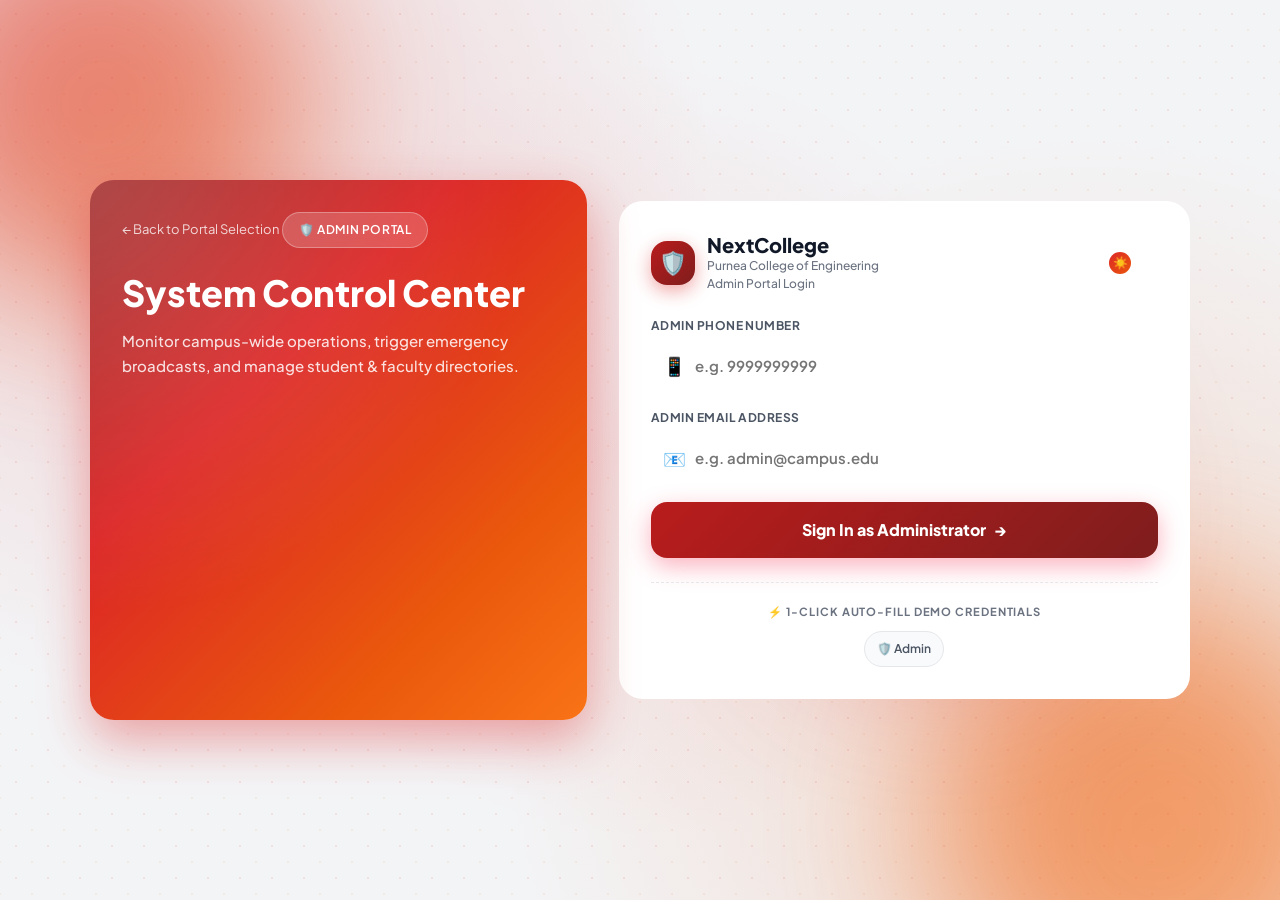
==== commit e3534602: "this has to many bugs" ====
--- a/admin-login.html
+++ b/admin-login.html
@@ -3,8 +3,8 @@
 <head>
   <meta charset="UTF-8">
   <meta name="viewport" content="width=device-width, initial-scale=1.0">
-  <meta name="description" content="Campus Connect — Admin Login">
-  <title>Admin Login — Campus Connect</title>
+  <meta name="description" content="NextCollege — Admin Login">
+  <title>Admin Login — NextCollege</title>
   <link rel="stylesheet" href="css/variables.css">
   <link rel="stylesheet" href="css/base.css">
   <link rel="stylesheet" href="css/components.css">
@@ -37,8 +37,9 @@
           <div class="brand-pill">
             <div class="brand-icon" style="background:var(--grad-danger)">🛡️</div>
             <div class="brand-text">
-              <h2>Admin Login</h2>
-              <p>Secure system access</p>
+              <h2>NextCollege</h2>
+              <p style="font-size:var(--fs-xs); color:var(--text-tertiary); margin:0;">Purnea College of Engineering</p>
+              <p>Admin Portal Login</p>
             </div>
           </div>
           <button class="theme-toggle" onclick="toggleTheme()" id="theme-toggle-btn" aria-label="Toggle dark mode">
@@ -48,7 +49,7 @@
 
         <div class="login-error" id="login-error"></div>
 
-        <form class="login-form active" id="form-admin">
+        <form class="login-form active" id="form-admin" onsubmit="event.preventDefault(); document.getElementById('admin-login-btn').click();">
           <div class="input-group-modern">
             <label for="admin-phone">Admin Phone Number</label>
             <div class="input-field-wrap">
@@ -65,7 +66,7 @@
             </div>
           </div>
 
-          <button type="submit" class="btn-login-submit" id="admin-login-btn" style="background:var(--grad-danger); box-shadow: 0 8px 25px rgba(244, 63, 94, 0.4);">
+          <button type="button" class="btn-login-submit" id="admin-login-btn" style="background:var(--grad-danger); box-shadow: 0 8px 25px rgba(244, 63, 94, 0.4);">
             <span>Sign In as Administrator</span>
             <span>→</span>
           </button>
--- a/css/variables.css
+++ b/css/variables.css
@@ -1,135 +1,145 @@
 /* ============================================
    DESIGN TOKENS — College Campus Website
+   Orange × Crimson Neumorphism Edition
    ============================================ */
 
 :root {
-  /* ── Primary Palette ── */
-  --clr-primary-50:  #eef2ff;
-  --clr-primary-100: #e0e7ff;
-  --clr-primary-200: #c7d2fe;
-  --clr-primary-300: #a5b4fc;
-  --clr-primary-400: #818cf8;
-  --clr-primary-500: #6366f1;
-  --clr-primary-600: #4f46e5;
-  --clr-primary-700: #4338ca;
-  --clr-primary-800: #3730a3;
-  --clr-primary-900: #312e81;
+  /* ── Primary Palette (Fiery Orange) ── */
+  --clr-primary-50:  #fff7ed;
+  --clr-primary-100: #ffedd5;
+  --clr-primary-200: #fed7aa;
+  --clr-primary-300: #fdba74;
+  --clr-primary-400: #fb923c;
+  --clr-primary-500: #f97316;
+  --clr-primary-600: #ea580c;
+  --clr-primary-700: #c2410c;
+  --clr-primary-800: #9a3412;
+  --clr-primary-900: #7c2d12;
 
-  /* ── Accent — Teal/Cyan ── */
-  --clr-accent-400: #2dd4bf;
-  --clr-accent-500: #14b8a6;
-  --clr-accent-600: #0d9488;
+  /* ── Crimson Red ── */
+  --clr-crimson-400: #f87171;
+  --clr-crimson-500: #ef4444;
+  --clr-crimson-600: #dc2626;
+  --clr-crimson-700: #b91c1c;
+  --clr-crimson-800: #991b1b;
+  --clr-crimson-900: #7f1d1d;
+
+  /* ── Accent — Deep Amber ── */
+  --clr-accent-400: #fbbf24;
+  --clr-accent-500: #f59e0b;
+  --clr-accent-600: #d97706;
 
   /* ── Warning — Amber ── */
   --clr-warning-400: #fbbf24;
   --clr-warning-500: #f59e0b;
   --clr-warning-600: #d97706;
 
-  /* ── Danger — Rose ── */
-  --clr-danger-400: #fb7185;
-  --clr-danger-500: #f43f5e;
-  --clr-danger-600: #e11d48;
+  /* ── Danger — Deep Rose ── */
+  --clr-danger-400:  #fb7185;
+  --clr-danger-500:  #f43f5e;
+  --clr-danger-600:  #e11d48;
 
   /* ── Success — Emerald ── */
   --clr-success-400: #34d399;
   --clr-success-500: #10b981;
   --clr-success-600: #059669;
 
-  /* ── Neutrals ── */
-  --clr-neutral-50:  #f8fafc;
-  --clr-neutral-100: #f1f5f9;
-  --clr-neutral-200: #e2e8f0;
-  --clr-neutral-300: #cbd5e1;
-  --clr-neutral-400: #94a3b8;
-  --clr-neutral-500: #64748b;
-  --clr-neutral-600: #475569;
-  --clr-neutral-700: #334155;
-  --clr-neutral-800: #1e293b;
-  --clr-neutral-900: #0f172a;
-  --clr-neutral-950: #020617;
+  /* ── Neumorphism Base Neutrals (warm light) ── */
+  --clr-neutral-50:  #fdf4ef;
+  --clr-neutral-100: #fae8da;
+  --clr-neutral-200: #f5d0b8;
+  --clr-neutral-300: #e8b49a;
+  --clr-neutral-400: #c4917a;
+  --clr-neutral-500: #a06050;
+  --clr-neutral-600: #7d4035;
+  --clr-neutral-700: #5a2b20;
+  --clr-neutral-800: #3d1c14;
+  --clr-neutral-900: #230e09;
+  --clr-neutral-950: #110504;
 
-  /* ── Semantic Colors (Light Theme) ── */
-  --bg-body:        #f0f2f8;
-  --bg-surface:     #ffffff;
-  --bg-surface-alt: #f8f9fc;
-  --bg-glass:       rgba(255, 255, 255, 0.65);
-  --bg-glass-hover: rgba(255, 255, 255, 0.8);
-  --bg-sidebar:     rgba(255, 255, 255, 0.85);
+  /* ── Semantic Colors (Light / Flat Theme) ── */
+  --bg-body:        #f3f4f6;   /* Clean light gray base */
+  --bg-surface:     #ffffff;   /* Clean white surface */
+  --bg-surface-alt: #f9fafb;   /* Slightly off-white for secondary areas */
+  --bg-glass:       rgba(255, 255, 255, 0.85);
+  --bg-glass-hover: rgba(255, 255, 255, 1);
+  --bg-sidebar:     #ffffff;
   --bg-input:       #ffffff;
-  --bg-overlay:     rgba(15, 23, 42, 0.5);
+  --bg-overlay:     rgba(15, 23, 42, 0.75);
 
-  --text-primary:   #0f172a;
-  --text-secondary: #475569;
-  --text-tertiary:  #94a3b8;
+  --text-primary:   #111827;
+  --text-secondary: #4b5563;
+  --text-tertiary:  #6b7280;
   --text-inverse:   #ffffff;
-  --text-link:      #4f46e5;
+  --text-link:      #dc2626;
 
-  --border-color:   #e2e8f0;
-  --border-light:   rgba(226, 232, 240, 0.6);
+  --border-color:   #e5e7eb;
+  --border-light:   #f3f4f6;
 
-  /* ── Gradients ── */
-  --grad-primary:   linear-gradient(135deg, #6366f1 0%, #8b5cf6 50%, #a78bfa 100%);
-  --grad-accent:    linear-gradient(135deg, #14b8a6 0%, #06b6d4 100%);
-  --grad-danger:    linear-gradient(135deg, #f43f5e 0%, #fb7185 100%);
-  --grad-warm:      linear-gradient(135deg, #f59e0b 0%, #f97316 100%);
-  --grad-hero:      linear-gradient(135deg, #312e81 0%, #4f46e5 30%, #7c3aed 60%, #a78bfa 100%);
-  --grad-sidebar:   linear-gradient(180deg, #4f46e5 0%, #6366f1 50%, #7c3aed 100%);
+  /* ── Standard Shadows ── */
+  --shadow-xs:    0 1px 2px 0 rgba(0, 0, 0, 0.05);
+  --shadow-sm:    0 1px 3px 0 rgba(0, 0, 0, 0.1), 0 1px 2px -1px rgba(0, 0, 0, 0.06);
+  --shadow-md:    0 4px 6px -1px rgba(0, 0, 0, 0.1), 0 2px 4px -2px rgba(0, 0, 0, 0.06);
+  --shadow-lg:    0 10px 15px -3px rgba(0, 0, 0, 0.1), 0 4px 6px -4px rgba(0, 0, 0, 0.05);
+  --shadow-xl:    0 20px 25px -5px rgba(0, 0, 0, 0.1), 0 8px 10px -6px rgba(0, 0, 0, 0.01);
+  --shadow-2xl:   0 25px 50px -12px rgba(0, 0, 0, 0.25);
+  --shadow-glow:  0 0 24px rgba(220, 38, 38, 0.4);
+  --shadow-glass: 0 8px 32px 0 rgba(31, 38, 135, 0.07);
+
+  /* ── Gradients — Crimson Red & Orange ── */
+  --grad-primary:   linear-gradient(135deg, #dc2626 0%, #ea580c 100%);
+  --grad-accent:    linear-gradient(135deg, #ea580c 0%, #dc2626 100%);
+  --grad-danger:    linear-gradient(135deg, #b91c1c 0%, #7f1d1d 100%);
+  --grad-warm:      linear-gradient(135deg, #f59e0b 0%, #ea580c 100%);
+  --grad-hero:      linear-gradient(135deg, #991b1b 0%, #dc2626 35%, #ea580c 75%, #f97316 100%);
+  --grad-sidebar:   linear-gradient(180deg, #991b1b 0%, #b91c1c 30%, #dc2626 65%, #ea580c 100%);
+  --grad-fire:      linear-gradient(135deg, #dc2626 0%, #ea580c 50%, #f97316 100%);
 
   /* ── Typography ── */
-  --font-body:    'Inter', -apple-system, BlinkMacSystemFont, 'Segoe UI', sans-serif;
-  --font-heading: 'Outfit', 'Inter', sans-serif;
+  --font-body:    'Plus Jakarta Sans', -apple-system, BlinkMacSystemFont, 'Segoe UI', sans-serif;
+  --font-heading: 'Plus Jakarta Sans', sans-serif;
   --font-mono:    'JetBrains Mono', 'Fira Code', monospace;
 
-  --fs-xs:   0.75rem;    /* 12px */
-  --fs-sm:   0.8125rem;  /* 13px */
-  --fs-base: 0.9375rem;  /* 15px */
-  --fs-md:   1rem;       /* 16px */
-  --fs-lg:   1.125rem;   /* 18px */
-  --fs-xl:   1.25rem;    /* 20px */
-  --fs-2xl:  1.5rem;     /* 24px */
-  --fs-3xl:  1.875rem;   /* 30px */
-  --fs-4xl:  2.25rem;    /* 36px */
+  --fs-xs:   0.75rem;
+  --fs-sm:   0.8125rem;
+  --fs-base: 0.9375rem;
+  --fs-md:   1rem;
+  --fs-lg:   1.125rem;
+  --fs-xl:   1.25rem;
+  --fs-2xl:  1.5rem;
+  --fs-3xl:  1.875rem;
+  --fs-4xl:  2.25rem;
 
-  --fw-normal:   400;
-  --fw-medium:   500;
-  --fw-semibold: 600;
-  --fw-bold:     700;
-  --fw-extrabold:800;
+  --fw-normal:    400;
+  --fw-medium:    500;
+  --fw-semibold:  600;
+  --fw-bold:      700;
+  --fw-extrabold: 800;
 
-  --lh-tight:  1.25;
-  --lh-normal: 1.5;
-  --lh-relaxed:1.625;
+  --lh-tight:   1.25;
+  --lh-normal:  1.5;
+  --lh-relaxed: 1.625;
 
   /* ── Spacing ── */
-  --sp-1:  0.25rem;   /* 4px  */
-  --sp-2:  0.5rem;    /* 8px  */
-  --sp-3:  0.75rem;   /* 12px */
-  --sp-4:  1rem;      /* 16px */
-  --sp-5:  1.25rem;   /* 20px */
-  --sp-6:  1.5rem;    /* 24px */
-  --sp-8:  2rem;      /* 32px */
-  --sp-10: 2.5rem;    /* 40px */
-  --sp-12: 3rem;      /* 48px */
-  --sp-16: 4rem;      /* 64px */
-  --sp-20: 5rem;      /* 80px */
+  --sp-1:  0.25rem;
+  --sp-2:  0.5rem;
+  --sp-3:  0.75rem;
+  --sp-4:  1rem;
+  --sp-5:  1.25rem;
+  --sp-6:  1.5rem;
+  --sp-8:  2rem;
+  --sp-10: 2.5rem;
+  --sp-12: 3rem;
+  --sp-16: 4rem;
+  --sp-20: 5rem;
 
   /* ── Border Radius ── */
-  --radius-sm:   0.375rem;   /* 6px  */
-  --radius-md:   0.5rem;     /* 8px  */
-  --radius-lg:   0.75rem;    /* 12px */
-  --radius-xl:   1rem;       /* 16px */
-  --radius-2xl:  1.5rem;     /* 24px */
+  --radius-sm:   0.375rem;
+  --radius-md:   0.5rem;
+  --radius-lg:   0.75rem;
+  --radius-xl:   1rem;
+  --radius-2xl:  1.5rem;
   --radius-full: 9999px;
-
-  /* ── Shadows ── */
-  --shadow-xs:    0 1px 2px rgba(0,0,0,0.05);
-  --shadow-sm:    0 1px 3px rgba(0,0,0,0.08), 0 1px 2px rgba(0,0,0,0.06);
-  --shadow-md:    0 4px 6px -1px rgba(0,0,0,0.08), 0 2px 4px -1px rgba(0,0,0,0.06);
-  --shadow-lg:    0 10px 15px -3px rgba(0,0,0,0.08), 0 4px 6px -2px rgba(0,0,0,0.04);
-  --shadow-xl:    0 20px 25px -5px rgba(0,0,0,0.08), 0 10px 10px -5px rgba(0,0,0,0.04);
-  --shadow-2xl:   0 25px 50px -12px rgba(0,0,0,0.2);
-  --shadow-glow:  0 0 20px rgba(99,102,241,0.3);
-  --shadow-glass: 0 8px 32px rgba(0,0,0,0.08);
 
   /* ── Transitions ── */
   --transition-fast:   150ms cubic-bezier(0.4, 0, 0.2, 1);
--- a/css/base.css
+++ b/css/base.css
@@ -2,7 +2,7 @@
    BASE STYLES — Reset, Typography, Globals
    ============================================ */
 
-@import url('https://fonts.googleapis.com/css2?family=Inter:wght@300;400;500;600;700;800&family=Outfit:wght@400;500;600;700;800&family=JetBrains+Mono:wght@400;500&display=swap');
+@import url('https://fonts.googleapis.com/css2?family=Plus+Jakarta+Sans:ital,wght@0,300..800;1,300..800&family=JetBrains+Mono:wght@400;500&display=swap');
 
 /* ── Reset ── */
 *,
@@ -50,6 +50,7 @@
 p {
   margin-bottom: var(--sp-4);
   color: var(--text-secondary);
+  font-weight: var(--fw-medium);
 }
 
 a {
--- a/css/components.css
+++ b/css/components.css
@@ -4,24 +4,22 @@
 
 /* ── Cards ── */
 .card {
-  background: var(--bg-glass);
-  backdrop-filter: blur(20px);
-  -webkit-backdrop-filter: blur(20px);
+  background: var(--bg-surface);
   border: 1px solid var(--border-light);
   border-radius: var(--radius-xl);
   padding: var(--sp-6);
-  box-shadow: var(--shadow-glass);
-  transition: transform var(--transition-base), box-shadow var(--transition-base), background var(--transition-base);
+  box-shadow: var(--shadow-md);
+  transition: transform var(--transition-base), box-shadow var(--transition-base);
 }
 
 .card:hover {
-  transform: translateY(-2px);
+  transform: translateY(-3px);
   box-shadow: var(--shadow-lg);
 }
 
 .card-flat {
-  background: var(--bg-surface);
-  border: 1px solid var(--border-color);
+  background: var(--bg-surface-alt);
+  border: 1px solid var(--border-light);
   border-radius: var(--radius-xl);
   padding: var(--sp-6);
   box-shadow: var(--shadow-sm);
@@ -33,7 +31,7 @@
   border-radius: var(--radius-xl);
   padding: var(--sp-6);
   color: white;
-  box-shadow: var(--shadow-lg);
+  box-shadow: 0 12px 30px rgba(220, 38, 38, 0.4);
 }
 
 .card-gradient h1, .card-gradient h2, .card-gradient h3,
@@ -43,7 +41,7 @@
 }
 
 .card-gradient .text-dim {
-  color: rgba(255,255,255,0.75);
+  color: rgba(255,255,255,0.85);
 }
 
 .card-header {
@@ -55,6 +53,8 @@
 
 .card-header h3, .card-header h4 {
   margin: 0;
+  color: var(--text-primary);
+  font-weight: var(--fw-bold);
 }
 
 .card-icon {
@@ -66,13 +66,14 @@
   justify-content: center;
   font-size: 1.25rem;
   flex-shrink: 0;
-}
-
-.card-icon.primary { background: var(--clr-primary-100); color: var(--clr-primary-600); }
-.card-icon.accent { background: rgba(20,184,166,0.15); color: var(--clr-accent-600); }
-.card-icon.warning { background: rgba(245,158,11,0.15); color: var(--clr-warning-600); }
-.card-icon.danger { background: rgba(244,63,94,0.15); color: var(--clr-danger-600); }
-.card-icon.success { background: rgba(16,185,129,0.15); color: var(--clr-success-600); }
+  box-shadow: var(--shadow-sm);
+}
+
+.card-icon.primary { background: rgba(220, 38, 38, 0.15); color: var(--clr-crimson-600); }
+.card-icon.accent { background: rgba(234, 88, 12, 0.15); color: var(--clr-primary-600); }
+.card-icon.warning { background: rgba(245, 158, 11, 0.15); color: var(--clr-warning-600); }
+.card-icon.danger { background: rgba(220, 38, 38, 0.15); color: var(--clr-crimson-600); }
+.card-icon.success { background: rgba(16, 185, 129, 0.15); color: var(--clr-success-600); }
 
 /* ── Buttons ── */
 .btn {
@@ -82,7 +83,7 @@
   gap: var(--sp-2);
   padding: var(--sp-3) var(--sp-5);
   border-radius: var(--radius-lg);
-  font-weight: var(--fw-semibold);
+  font-weight: var(--fw-bold);
   font-size: var(--fs-sm);
   cursor: pointer;
   border: none;
@@ -93,55 +94,67 @@
   line-height: 1.4;
 }
 
-.btn::after {
-  content: '';
-  position: absolute;
-  inset: 0;
-  background: rgba(255,255,255,0.15);
-  opacity: 0;
-  transition: opacity var(--transition-fast);
-}
-
-.btn:hover::after {
-  opacity: 1;
-}
-
-.btn:active {
-  transform: scale(0.97);
-}
-
 .btn-primary {
   background: var(--grad-primary);
   color: white;
-  box-shadow: 0 4px 14px rgba(99,102,241,0.35);
+  box-shadow: 0 6px 18px rgba(220, 38, 38, 0.45);
 }
 
 .btn-primary:hover {
-  box-shadow: 0 6px 20px rgba(99,102,241,0.45);
-  transform: translateY(-1px);
+  box-shadow: 0 8px 24px rgba(220, 38, 38, 0.6);
+  transform: translateY(-2px);
 }
 
 .btn-secondary {
   background: var(--bg-surface);
   color: var(--text-primary);
   border: 1px solid var(--border-color);
+  box-shadow: var(--shadow-sm);
 }
 
 .btn-secondary:hover {
-  background: var(--clr-neutral-100);
-  border-color: var(--clr-neutral-300);
+  background: var(--bg-surface-alt);
+  box-shadow: var(--shadow-sm);
 }
 
 .btn-accent {
   background: var(--grad-accent);
   color: white;
-  box-shadow: 0 4px 14px rgba(20,184,166,0.35);
+  box-shadow: 0 6px 18px rgba(234, 88, 12, 0.45);
 }
 
 .btn-danger {
   background: var(--grad-danger);
   color: white;
   box-shadow: 0 4px 14px rgba(244,63,94,0.35);
+}
+
+.btn-danger:hover {
+  transform: translateY(-1px);
+  box-shadow: 0 6px 20px rgba(244,63,94,0.5);
+}
+
+.btn-warning {
+  background: linear-gradient(135deg, #f59e0b, #d97706);
+  color: white;
+  box-shadow: 0 4px 14px rgba(245,158,11,0.35);
+}
+
+.btn-warning:hover {
+  transform: translateY(-1px);
+  box-shadow: 0 6px 20px rgba(245,158,11,0.5);
+}
+
+.btn-outline {
+  background: transparent;
+  color: var(--text-primary);
+  border: 1.5px solid var(--border-color);
+}
+
+.btn-outline:hover {
+  background: var(--bg-surface-alt);
+  border-color: var(--clr-primary-500);
+  color: var(--clr-primary-500);
 }
 
 .btn-ghost {
@@ -192,16 +205,18 @@
   width: 100%;
   padding: var(--sp-3) var(--sp-4);
   background: var(--bg-input);
-  border: 1.5px solid var(--border-color);
+  border: none;
   border-radius: var(--radius-lg);
   font-size: var(--fs-base);
   color: var(--text-primary);
+  border: 1px solid var(--border-color);
+  box-shadow: var(--shadow-xs);
   transition: all var(--transition-base);
 }
 
 .form-input:focus {
+  box-shadow: 0 0 0 2px var(--clr-primary-500);
   border-color: var(--clr-primary-500);
-  box-shadow: 0 0 0 3px rgba(99,102,241,0.15);
 }
 
 .form-input::placeholder {
@@ -491,16 +506,17 @@
   width: 100%;
   padding: var(--sp-3) var(--sp-4) var(--sp-3) 2.75rem;
   background: var(--bg-surface);
-  border: 1.5px solid var(--border-color);
+  border: 1px solid var(--border-color);
   border-radius: var(--radius-full);
   font-size: var(--fs-sm);
   color: var(--text-primary);
+  box-shadow: var(--shadow-xs);
   transition: all var(--transition-base);
 }
 
 .search-bar input:focus {
-  border-color: var(--clr-primary-400);
-  box-shadow: 0 0 0 3px rgba(99,102,241,0.12);
+  box-shadow: 0 0 0 2px var(--clr-primary-500);
+  border-color: var(--clr-primary-500);
   background: var(--bg-input);
 }
 
--- a/css/themes.css
+++ b/css/themes.css
@@ -1,48 +1,56 @@
 /* ============================================
-   DARK MODE THEME
+   DARK MODE THEME — Sleek Deep Dark (Zero Orange Tint, Low Glow)
    ============================================ */
 
 [data-theme="dark"] {
-  --bg-body:        #0c0f1a;
-  --bg-surface:     #151929;
-  --bg-surface-alt: #1a1f35;
-  --bg-glass:       rgba(21, 25, 41, 0.75);
-  --bg-glass-hover: rgba(21, 25, 41, 0.9);
-  --bg-sidebar:     rgba(21, 25, 41, 0.92);
-  --bg-input:       #1a1f35;
-  --bg-overlay:     rgba(0, 0, 0, 0.6);
-
-  --text-primary:   #f1f5f9;
-  --text-secondary: #94a3b8;
-  --text-tertiary:  #64748b;
-  --text-inverse:   #0f172a;
-  --text-link:      #818cf8;
-
-  --border-color:   #2a2f45;
-  --border-light:   rgba(42, 47, 69, 0.6);
-
-  --shadow-xs:    0 1px 2px rgba(0,0,0,0.2);
-  --shadow-sm:    0 1px 3px rgba(0,0,0,0.3), 0 1px 2px rgba(0,0,0,0.2);
-  --shadow-md:    0 4px 6px -1px rgba(0,0,0,0.3), 0 2px 4px -1px rgba(0,0,0,0.2);
-  --shadow-lg:    0 10px 15px -3px rgba(0,0,0,0.3), 0 4px 6px -2px rgba(0,0,0,0.2);
-  --shadow-xl:    0 20px 25px -5px rgba(0,0,0,0.3), 0 10px 10px -5px rgba(0,0,0,0.2);
-  --shadow-2xl:   0 25px 50px -12px rgba(0,0,0,0.5);
-  --shadow-glow:  0 0 20px rgba(129,140,248,0.2);
-  --shadow-glass: 0 8px 32px rgba(0,0,0,0.2);
-
-  --grad-sidebar: linear-gradient(180deg, #1e1b4b 0%, #312e81 50%, #3b0764 100%);
-}
-
-/* Dark mode specific component overrides */
+  --bg-body:        #05070c;   /* Deepest dark slate black */
+  --bg-surface:     #05070c;
+  --bg-surface-alt: #0f172a;   /* High contrast slate surface layer */
+  --bg-glass:       rgba(15, 23, 42, 0.95);
+  --bg-glass-hover: rgba(30, 41, 59, 0.98);
+  --bg-sidebar:     #05070c;
+  --bg-input:       #1e293b;   /* Solid dark slate input background */
+  --bg-overlay:     rgba(0, 0, 0, 0.80);
+
+  --text-primary:   #ffffff;   /* Pure white text for absolute maximum contrast */
+  --text-secondary: #f1f5f9;   /* Near white secondary text */
+  --text-tertiary:  #cbd5e1;   /* High-visibility slate tertiary text */
+  --text-inverse:   #05070c;
+  --text-link:      #f87171;
+
+  --border-color:   #334155;   /* Crisp slate border for sharp separation */
+  --border-light:   rgba(71, 85, 105, 0.7);
+
+  /* Dark neumorphism shadows — Crisp 3D separation */
+  --neu-shadow:        6px 6px 14px #020306, -6px -6px 14px #151e30;
+  --neu-shadow-sm:     3px 3px 8px  #020306, -3px -3px 8px  #151e30;
+  --neu-shadow-lg:     10px 10px 24px #010204, -10px -10px 24px #1b263d;
+  --neu-shadow-inset:  inset 4px 4px 10px #020306, inset -4px -4px 10px #151e30;
+  --neu-shadow-pressed:inset 3px 3px 8px #010204, inset -3px -3px 8px #1b263d;
+
+  --shadow-xs:    var(--neu-shadow-sm);
+  --shadow-sm:    var(--neu-shadow-sm);
+  --shadow-md:    var(--neu-shadow);
+  --shadow-lg:    var(--neu-shadow-lg);
+  --shadow-xl:    var(--neu-shadow-lg);
+  --shadow-2xl:   var(--neu-shadow-lg);
+  --shadow-glow:  0 0 16px rgba(220, 38, 38, 0.18); /* Low subtle glow */
+  --shadow-glass: var(--neu-shadow);
+
+  --grad-sidebar: linear-gradient(180deg, #450a0a 0%, #7c2d12 40%, #c2410c 100%);
+}
+
+/* Dark mode component overrides */
 [data-theme="dark"] .btn-secondary {
   background: var(--bg-surface-alt);
   border-color: var(--border-color);
   color: var(--text-primary);
+  box-shadow: var(--neu-shadow-sm);
 }
 
 [data-theme="dark"] .btn-secondary:hover {
-  background: #222842;
-  border-color: #3a4060;
+  background: #1c2740;
+  border-color: #3b4d70;
 }
 
 [data-theme="dark"] .btn-ghost:hover {
@@ -51,25 +59,29 @@
 
 [data-theme="dark"] .tab-nav {
   background: var(--bg-surface-alt);
+  box-shadow: var(--neu-shadow-inset);
 }
 
 [data-theme="dark"] .tab-btn.active {
   background: var(--bg-surface);
+  box-shadow: var(--neu-shadow-sm);
 }
 
 [data-theme="dark"] .search-bar input {
-  background: var(--bg-surface-alt);
-  border-color: var(--border-color);
+  background: var(--bg-input);
+  border-color: var(--border-color);
+  box-shadow: var(--neu-shadow-inset);
 }
 
 [data-theme="dark"] .search-bar input:focus {
-  border-color: var(--clr-primary-500);
-  background: var(--bg-surface);
+  border-color: var(--clr-crimson-500);
+  background: var(--bg-surface-alt);
 }
 
 [data-theme="dark"] .schedule-card {
   background: var(--bg-surface-alt);
   border-color: var(--border-color);
+  box-shadow: var(--neu-shadow-sm);
 }
 
 [data-theme="dark"] .chat-bubble.received {
@@ -80,53 +92,58 @@
 [data-theme="dark"] .quick-action-item {
   background: var(--bg-surface-alt);
   border-color: var(--border-color);
+  box-shadow: var(--neu-shadow-sm);
 }
 
 [data-theme="dark"] .quick-action-item .qa-icon {
-  background: rgba(99,102,241,0.2);
-}
-
-[data-theme="dark"] .card-icon.primary { background: rgba(99,102,241,0.2); }
-[data-theme="dark"] .card-icon.accent { background: rgba(20,184,166,0.2); }
-[data-theme="dark"] .card-icon.warning { background: rgba(245,158,11,0.2); }
-[data-theme="dark"] .card-icon.danger { background: rgba(244,63,94,0.2); }
-[data-theme="dark"] .card-icon.success { background: rgba(16,185,129,0.2); }
-
-[data-theme="dark"] .badge-primary { background: rgba(99,102,241,0.2); color: var(--clr-primary-300); }
-[data-theme="dark"] .badge-accent { background: rgba(20,184,166,0.2); color: var(--clr-accent-400); }
-[data-theme="dark"] .badge-warning { background: rgba(245,158,11,0.2); color: var(--clr-warning-400); }
-[data-theme="dark"] .badge-danger { background: rgba(244,63,94,0.2); color: var(--clr-danger-400); }
-[data-theme="dark"] .badge-success { background: rgba(16,185,129,0.2); color: var(--clr-success-400); }
-[data-theme="dark"] .badge-neutral { background: rgba(100,116,139,0.2); color: var(--clr-neutral-400); }
+  background: rgba(220, 38, 38, 0.15);
+}
+
+[data-theme="dark"] .card-icon.primary { background: rgba(220, 38, 38, 0.15); }
+[data-theme="dark"] .card-icon.accent  { background: rgba(234, 88, 12, 0.15); }
+[data-theme="dark"] .card-icon.warning { background: rgba(245, 158, 11, 0.15); }
+[data-theme="dark"] .card-icon.danger  { background: rgba(220, 38, 38, 0.15); }
+[data-theme="dark"] .card-icon.success { background: rgba(16, 185, 129, 0.15); }
+
+[data-theme="dark"] .badge-primary { background: rgba(220, 38, 38, 0.15); color: var(--clr-crimson-400); }
+[data-theme="dark"] .badge-accent  { background: rgba(234, 88, 12, 0.15); color: #fb923c; }
+[data-theme="dark"] .badge-warning { background: rgba(245, 158, 11, 0.15); color: var(--clr-warning-400); }
+[data-theme="dark"] .badge-danger  { background: rgba(220, 38, 38, 0.15); color: var(--clr-danger-400); }
+[data-theme="dark"] .badge-success { background: rgba(16, 185, 129, 0.15); color: var(--clr-success-400); }
+[data-theme="dark"] .badge-neutral { background: rgba(148, 163, 184, 0.15); color: var(--text-tertiary); }
 
 [data-theme="dark"] .tag {
   background: var(--bg-surface-alt);
   color: var(--text-secondary);
-}
-
-[data-theme="dark"] .tag:hover, [data-theme="dark"] .tag.active {
-  background: rgba(99,102,241,0.2);
-  color: var(--clr-primary-300);
-  border-color: var(--clr-primary-600);
+  box-shadow: var(--neu-shadow-sm);
+}
+
+[data-theme="dark"] .tag:hover,
+[data-theme="dark"] .tag.active {
+  background: rgba(220, 38, 38, 0.15);
+  color: var(--clr-crimson-400);
+  border-color: var(--clr-crimson-600);
 }
 
 [data-theme="dark"] .modal-close {
   background: var(--bg-surface-alt);
   color: var(--text-secondary);
+  box-shadow: var(--neu-shadow-sm);
 }
 
 [data-theme="dark"] .modal-close:hover {
-  background: #2a2f45;
+  background: #1c2740;
 }
 
 [data-theme="dark"] .toast {
-  background: var(--bg-surface);
+  background: var(--bg-surface-alt);
   border: 1px solid var(--border-color);
+  box-shadow: var(--neu-shadow-lg);
 }
 
 [data-theme="dark"] .calendar-day:hover {
-  background: rgba(99,102,241,0.2);
-  color: var(--clr-primary-300);
+  background: rgba(220, 38, 38, 0.15);
+  color: var(--clr-crimson-400);
 }
 
 [data-theme="dark"] .star-rating .star {
@@ -134,7 +151,7 @@
 }
 
 [data-theme="dark"] .skeleton {
-  background: linear-gradient(90deg, #1a1f35 25%, #222842 50%, #1a1f35 75%);
+  background: linear-gradient(90deg, #131b2e 25%, #1c2740 50%, #131b2e 75%);
   background-size: 200% 100%;
 }
 
@@ -147,16 +164,16 @@
 }
 
 [data-theme="dark"] ::-webkit-scrollbar-thumb {
-  background: var(--clr-neutral-600);
+  background: #253047;
 }
 
 [data-theme="dark"] ::-webkit-scrollbar-thumb:hover {
-  background: var(--clr-neutral-500);
+  background: #3b4d70;
 }
 
 [data-theme="dark"] ::selection {
-  background: rgba(99,102,241,0.3);
-  color: var(--clr-primary-200);
+  background: rgba(220, 38, 38, 0.3);
+  color: #ffffff;
 }
 
 /* ── Theme Toggle Switch ── */
@@ -164,7 +181,7 @@
   position: relative;
   width: 52px;
   height: 28px;
-  background: var(--clr-neutral-200);
+  background: var(--bg-surface);
   border-radius: var(--radius-full);
   cursor: pointer;
   border: none;
@@ -172,14 +189,15 @@
   transition: background var(--transition-base);
   display: flex;
   align-items: center;
+  box-shadow: var(--neu-shadow-inset);
 }
 
 .theme-toggle .toggle-thumb {
   width: 22px;
   height: 22px;
   border-radius: 50%;
-  background: white;
-  box-shadow: var(--shadow-sm);
+  background: var(--grad-primary);
+  box-shadow: var(--neu-shadow-sm);
   transition: transform var(--transition-spring);
   display: flex;
   align-items: center;
@@ -188,7 +206,7 @@
 }
 
 [data-theme="dark"] .theme-toggle {
-  background: var(--clr-primary-700);
+  background: var(--bg-surface-alt);
 }
 
 [data-theme="dark"] .theme-toggle .toggle-thumb {
--- a/css/login.css
+++ b/css/login.css
@@ -20,9 +20,9 @@
   inset: 0;
   z-index: 0;
   overflow: hidden;
-  background: radial-gradient(circle at 15% 20%, rgba(99, 102, 241, 0.15) 0%, transparent 40%),
-              radial-gradient(circle at 85% 80%, rgba(139, 92, 246, 0.15) 0%, transparent 45%),
-              radial-gradient(circle at 50% 50%, rgba(20, 184, 166, 0.08) 0%, transparent 50%),
+  background: radial-gradient(circle at 15% 20%, rgba(220, 38, 38, 0.18) 0%, transparent 40%),
+              radial-gradient(circle at 85% 80%, rgba(234, 88, 12, 0.18) 0%, transparent 45%),
+              radial-gradient(circle at 50% 50%, rgba(220, 38, 38, 0.10) 0%, transparent 50%),
               var(--bg-body);
 }
 
@@ -30,11 +30,11 @@
   position: absolute;
   inset: -50%;
   background-image: 
-    radial-gradient(rgba(99, 102, 241, 0.12) 1px, transparent 1px),
-    radial-gradient(rgba(139, 92, 246, 0.08) 1px, transparent 1px);
+    radial-gradient(rgba(220, 38, 38, 0.15) 1px, transparent 1px),
+    radial-gradient(rgba(234, 88, 12, 0.12) 1px, transparent 1px);
   background-size: 32px 32px;
   background-position: 0 0, 16px 16px;
-  opacity: 0.6;
+  opacity: 0.7;
   animation: meshMove 40s linear infinite;
 }
 
@@ -48,7 +48,7 @@
   position: absolute;
   border-radius: 50%;
   filter: blur(80px);
-  opacity: 0.45;
+  opacity: 0.55;
   pointer-events: none;
   animation: floatOrb 14s ease-in-out infinite alternate;
 }
@@ -56,7 +56,7 @@
 .orb-1 {
   width: 400px;
   height: 400px;
-  background: linear-gradient(135deg, #6366f1, #8b5cf6);
+  background: linear-gradient(135deg, #dc2626, #ea580c);
   top: -100px;
   left: -100px;
 }
@@ -64,7 +64,7 @@
 .orb-2 {
   width: 450px;
   height: 450px;
-  background: linear-gradient(135deg, #14b8a6, #06b6d4);
+  background: linear-gradient(135deg, #ea580c, #f97316);
   bottom: -150px;
   right: -100px;
   animation-delay: -5s;
@@ -73,11 +73,11 @@
 .orb-3 {
   width: 300px;
   height: 300px;
-  background: linear-gradient(135deg, #f43f5e, #fb7185);
+  background: linear-gradient(135deg, #b91c1c, #dc2626);
   top: 40%;
   right: 15%;
   animation-delay: -8s;
-  opacity: 0.25;
+  opacity: 0.35;
 }
 
 @keyframes floatOrb {
@@ -107,11 +107,11 @@
   height: 100%;
   min-height: 540px;
   border-radius: var(--radius-2xl);
-  background: linear-gradient(135deg, rgba(99, 102, 241, 0.9) 0%, rgba(139, 92, 246, 0.85) 60%, rgba(124, 58, 237, 0.9) 100%);
+  background: var(--grad-hero);
   color: white;
   position: relative;
   overflow: hidden;
-  box-shadow: 0 20px 50px rgba(99, 102, 241, 0.3);
+  box-shadow: 0 20px 50px rgba(220, 38, 38, 0.4);
 }
 
 .login-hero::before {
@@ -205,14 +205,12 @@
 
 /* ── Form Side (Right) ── */
 .login-card {
-  background: var(--bg-glass);
-  backdrop-filter: blur(30px);
-  -webkit-backdrop-filter: blur(30px);
-  border: 1.5px solid rgba(255, 255, 255, 0.4);
+  background: var(--bg-surface);
+  border: none;
   border-radius: var(--radius-2xl);
   padding: var(--sp-8);
-  box-shadow: 0 25px 60px rgba(15, 23, 42, 0.12);
-  transition: background var(--transition-slow), border-color var(--transition-slow);
+  box-shadow: var(--neu-shadow-lg);
+  transition: background var(--transition-slow);
 }
 
 .login-top-bar {
@@ -238,7 +236,7 @@
   justify-content: center;
   font-size: 1.4rem;
   color: white;
-  box-shadow: 0 6px 18px rgba(99, 102, 241, 0.35);
+  box-shadow: 0 6px 18px rgba(220, 38, 38, 0.4);
 }
 
 .brand-text h2 {
@@ -259,11 +257,12 @@
   display: grid;
   grid-template-columns: repeat(3, 1fr);
   gap: var(--sp-2);
-  background: var(--clr-neutral-100);
+  background: var(--bg-surface-alt);
   padding: 5px;
   border-radius: var(--radius-xl);
   margin-bottom: var(--sp-6);
-  border: 1px solid var(--border-color);
+  border: none;
+  box-shadow: var(--neu-shadow-inset);
 }
 
 .role-btn {
@@ -292,8 +291,8 @@
 }
 
 .role-btn.active {
-  background: var(--bg-surface);
-  color: var(--clr-primary-600);
+  background: var(--grad-primary);
+  color: #ffffff;
   box-shadow: var(--shadow-md);
 }
 
@@ -306,7 +305,7 @@
 .input-group-modern label {
   display: block;
   font-size: var(--fs-xs);
-  font-weight: var(--fw-semibold);
+  font-weight: var(--fw-bold);
   color: var(--text-secondary);
   margin-bottom: var(--sp-2);
   text-transform: uppercase;
@@ -323,17 +322,17 @@
   width: 100%;
   padding: var(--sp-3) var(--sp-4) var(--sp-3) 2.75rem;
   background: var(--bg-surface);
-  border: 1.5px solid var(--border-color);
+  border: none;
   border-radius: var(--radius-xl);
   font-size: var(--fs-base);
   color: var(--text-primary);
   transition: all var(--transition-base);
-  font-weight: var(--fw-medium);
+  font-weight: var(--fw-semibold);
+  box-shadow: var(--neu-shadow-inset);
 }
 
 .input-field-wrap input:focus {
-  border-color: var(--clr-primary-500);
-  box-shadow: 0 0 0 4px rgba(99, 102, 241, 0.15);
+  box-shadow: 0 0 0 4px rgba(220, 38, 38, 0.20), var(--neu-shadow-inset);
   background: var(--bg-input);
 }
 
@@ -341,7 +340,7 @@
   position: absolute;
   left: var(--sp-3);
   font-size: 1.15rem;
-  color: var(--text-tertiary);
+  color: var(--clr-crimson-600);
   pointer-events: none;
 }
 
@@ -371,26 +370,27 @@
   padding: var(--sp-3);
   border-radius: var(--radius-lg);
   background: var(--bg-surface-alt);
-  border: 1px solid var(--border-color);
+  border: none;
   cursor: pointer;
   transition: all var(--transition-fast);
   margin-bottom: var(--sp-5);
+  box-shadow: var(--neu-shadow-sm);
 }
 
 .custom-checkbox:hover {
-  border-color: var(--clr-primary-300);
+  box-shadow: var(--neu-shadow-pressed);
 }
 
 .custom-checkbox input[type="checkbox"] {
   width: 18px;
   height: 18px;
-  accent-color: var(--clr-primary-600);
+  accent-color: var(--clr-crimson-600);
   cursor: pointer;
 }
 
 .custom-checkbox span {
   font-size: var(--fs-xs);
-  font-weight: var(--fw-medium);
+  font-weight: var(--fw-semibold);
   color: var(--text-secondary);
 }
 
@@ -399,11 +399,11 @@
   width: 100%;
   padding: var(--sp-4);
   font-size: var(--fs-md);
-  font-weight: var(--fw-bold);
+  font-weight: var(--fw-extrabold);
   border-radius: var(--radius-xl);
   background: var(--grad-primary);
   color: white;
-  box-shadow: 0 8px 25px rgba(99, 102, 241, 0.4);
+  box-shadow: 0 8px 25px rgba(220, 38, 38, 0.45);
   transition: all var(--transition-base);
   border: none;
   cursor: pointer;
@@ -415,7 +415,7 @@
 
 .btn-login-submit:hover {
   transform: translateY(-2px);
-  box-shadow: 0 12px 30px rgba(99, 102, 241, 0.5);
+  box-shadow: 0 12px 30px rgba(220, 38, 38, 0.6);
 }
 
 .btn-login-submit:active {
@@ -490,14 +490,12 @@
 
 /* ── Dark Mode Overrides ── */
 [data-theme="dark"] .login-card {
-  background: rgba(21, 25, 41, 0.85);
-  border-color: rgba(255, 255, 255, 0.1);
-  box-shadow: 0 25px 60px rgba(0, 0, 0, 0.4);
+  background: var(--bg-surface);
+  box-shadow: var(--neu-shadow-lg);
 }
 
 [data-theme="dark"] .role-selector {
   background: var(--bg-surface-alt);
-  border-color: var(--border-color);
 }
 
 [data-theme="dark"] .role-btn.active {
@@ -507,18 +505,15 @@
 
 [data-theme="dark"] .input-field-wrap input {
   background: var(--bg-surface-alt);
-  border-color: var(--border-color);
   color: var(--text-primary);
 }
 
 [data-theme="dark"] .input-field-wrap input:focus {
   background: var(--bg-surface);
-  border-color: var(--clr-primary-500);
 }
 
 [data-theme="dark"] .custom-checkbox {
   background: var(--bg-surface-alt);
-  border-color: var(--border-color);
 }
 
 [data-theme="dark"] .demo-chip {
@@ -528,7 +523,7 @@
 }
 
 [data-theme="dark"] .demo-chip:hover {
-  background: rgba(99, 102, 241, 0.2);
+  background: rgba(20, 184, 166, 0.2);
   color: var(--clr-primary-300);
   border-color: var(--clr-primary-600);
 }
